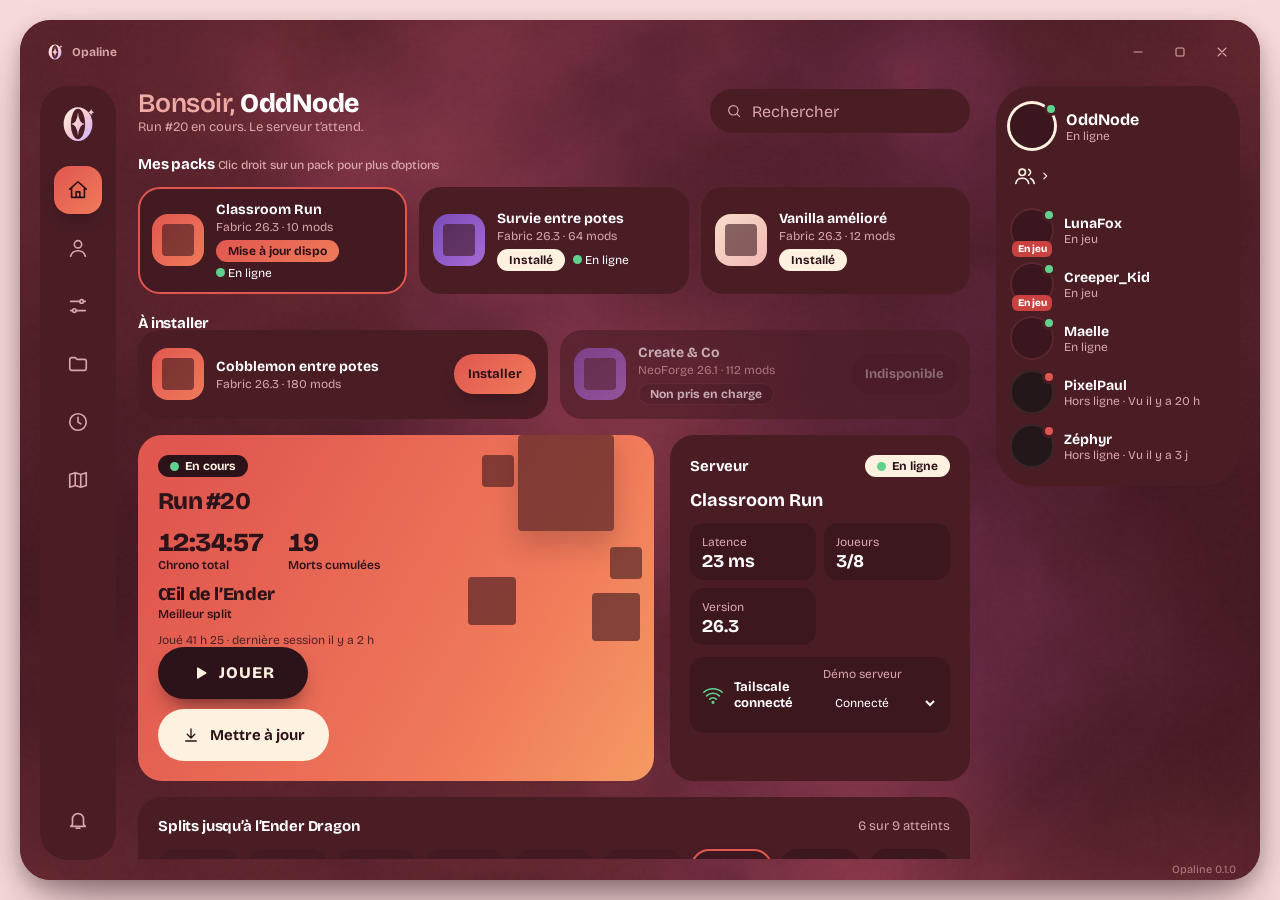
==== opaline/ui/index.html @ abc2e109 "Merge feat/opaline-extras-2 : lots 1 et 2 (Quick Play, sauvegardes, crash, temps de jeu, Mes mods, D" ====
<!doctype html>
<html lang="fr">
<head>
<meta charset="utf-8">
<meta name="viewport" content="width=device-width, initial-scale=1">
<title>Opaline</title>
<link rel="icon" href="data:image/svg+xml,%3Csvg xmlns='http://www.w3.org/2000/svg' viewBox='0 0 64 64'%3E%3Crect width='64' height='64' rx='14' fill='%232c1219'/%3E%3Cg fill='%23f6dcc8'%3E%3Cpath fill-rule='evenodd' d='M9 32a23 27 0 1 0 46 0a23 27 0 1 0 -46 0ZM20.5 32a11.5 24.4 0 1 0 23 0a11.5 24.4 0 1 0 -23 0Z'/%3E%3Cpath d='M32 13Q33.2 30.8 43 32Q33.2 33.2 32 51Q30.8 33.2 21 32Q30.8 30.8 32 13Z'/%3E%3C/g%3E%3C/svg%3E">
<link rel="stylesheet" href="styles.css">
</head>
<body>
<svg width="0" height="0" style="position:absolute" aria-hidden="true">
 <defs><linearGradient id="lg" x1="0" y1="0" x2="1" y2="1"><stop offset="0" stop-color="#fff1e0"/><stop offset=".5" stop-color="#f6c9d4"/><stop offset="1" stop-color="#c9b4ff"/></linearGradient></defs>
 <symbol id="logo-o" viewBox="0 0 64 64"><path fill="url(#lg)" fill-rule="evenodd" d="M9 32a23 27 0 1 0 46 0a23 27 0 1 0 -46 0ZM20.5 32a11.5 24.4 0 1 0 23 0a11.5 24.4 0 1 0 -23 0Z"/><path fill="url(#lg)" d="M32 13Q33.2 30.8 43 32Q33.2 33.2 32 51Q30.8 33.2 21 32Q30.8 30.8 32 13Z"/><path fill="url(#lg)" d="M53 7Q53.5 12 58 13Q53.5 14 53 19Q52.5 14 48 13Q52.5 12 53 7Z"/></symbol>
 <symbol id="i-home" viewBox="0 0 24 24"><path d="M3 11l9-8 9 8M5 10v10h14V10M10 20v-6h4v6"/></symbol>
 <symbol id="i-user" viewBox="0 0 24 24"><circle cx="12" cy="8" r="4"/><path d="M4 21c1-4 4-6 8-6s7 2 8 6"/></symbol>
 <symbol id="i-sliders" viewBox="0 0 24 24"><path d="M4 7h10M18 7h2M4 17h2M10 17h10"/><circle cx="16" cy="7" r="2"/><circle cx="8" cy="17" r="2"/></symbol>
 <symbol id="i-folder" viewBox="0 0 24 24"><path d="M3 7a2 2 0 012-2h4l2 2h8a2 2 0 012 2v8a2 2 0 01-2 2H5a2 2 0 01-2-2z"/></symbol>
 <symbol id="i-clock" viewBox="0 0 24 24"><circle cx="12" cy="12" r="9"/><path d="M12 7v5l3 2"/></symbol>
 <symbol id="i-bell" viewBox="0 0 24 24"><path d="M6 17V11a6 6 0 0112 0v6l2 2H4zM10 21h4"/></symbol>
 <symbol id="i-search" viewBox="0 0 24 24"><circle cx="11" cy="11" r="7"/><path d="M20 20l-4-4"/></symbol>
 <symbol id="i-copy" viewBox="0 0 24 24"><rect x="9" y="9" width="11" height="11" rx="2"/><path d="M5 15V6a2 2 0 012-2h9"/></symbol>
 <symbol id="i-x" viewBox="0 0 24 24"><path d="M6 6l12 12M18 6L6 18"/></symbol>
 <symbol id="i-wifi" viewBox="0 0 24 24"><path d="M2 9a15 15 0 0120 0M5 13a10 10 0 0114 0M8.5 16.5a5 5 0 017 0"/><circle cx="12" cy="20" r=".8"/></symbol>
 <symbol id="i-wrench" viewBox="0 0 24 24"><path d="M14.7 6.3a1 1 0 000 1.4l1.6 1.6a1 1 0 001.4 0l3.77-3.77a6 6 0 01-7.94 7.94l-6.91 6.91a2.12 2.12 0 01-3-3l6.91-6.91a6 6 0 017.94-7.94l-3.76 3.76z"/></symbol>
 <symbol id="i-users" viewBox="0 0 24 24"><circle cx="9" cy="8" r="3.5"/><path d="M2 20c.6-3.5 3.2-5.5 7-5.5s6.4 2 7 5.5M16 4.8a3.5 3.5 0 010 6.4M18 14.8c2 .6 3.4 2.4 4 5.2"/></symbol>
 <symbol id="i-chat" viewBox="0 0 24 24"><path d="M4 5h16a1 1 0 011 1v10a1 1 0 01-1 1H10l-5 4v-4H4a1 1 0 01-1-1V6a1 1 0 011-1z"/></symbol>
 <symbol id="i-min" viewBox="0 0 24 24"><path d="M6 12h12"/></symbol>
 <symbol id="i-max" viewBox="0 0 24 24"><rect x="6" y="6" width="12" height="12" rx="2"/></symbol>
 <symbol id="i-restore" viewBox="0 0 24 24"><path d="M9 8V7a1.5 1.5 0 011.5-1.5H17A1.5 1.5 0 0118.5 7v6.5A1.5 1.5 0 0117 15h-1"/><rect x="5.5" y="9" width="10" height="10" rx="1.5"/></symbol>
 <symbol id="i-chev" viewBox="0 0 24 24"><path d="M15 5l-7 7 7 7"/></symbol>
 <symbol id="i-play" viewBox="0 0 24 24"><path d="M8 5.5v13a1 1 0 001.5.9l10.5-6.5a1 1 0 000-1.8L9.5 4.6A1 1 0 008 5.5z" fill="currentColor" stroke="none"/></symbol>
 <symbol id="i-check" viewBox="0 0 24 24"><path d="M5 12.5l4.5 4.5L19 7.5"/></symbol>
 <symbol id="i-refresh" viewBox="0 0 24 24"><path d="M20 12a8 8 0 11-2.4-5.7M20 4v5h-5"/></symbol>
 <symbol id="i-down" viewBox="0 0 24 24"><path d="M12 4v11M7 11l5 5 5-5M5 20h14"/></symbol>
</svg>

<div class="dragtop" data-tauri-drag-region aria-hidden="true"></div>
<div class="window" id="app">
  <span class="appver" id="appVer" aria-label="Version d’Opaline"></span>
  <div class="toast" id="toast" role="status" aria-live="polite"></div>
  <div class="pkmenu" id="pkMenu" role="menu" aria-label="Options du pack" hidden><button role="menuitem" data-a="open">Ouvrir le dossier</button><button role="menuitem" data-a="repair">Vérifier et réparer</button><hr role="separator"><button role="menuitem" data-a="del" class="danger">Désinstaller…</button></div>
  <div class="pkdlg" id="launcherDlg" hidden><div class="card" role="alertdialog" aria-modal="true" aria-labelledby="lcT">
    <h2 id="lcT">Le Launcher Minecraft est ouvert</h2>
    <p class="small mute" style="margin-top:6px">Opaline doit le fermer pour préparer le profil du pack. Ton jeu en cours, s’il y en a un, n’est jamais fermé.</p>
    <div class="row" style="justify-content:flex-end;gap:8px;margin-top:16px"><button class="btn sm" id="lcNo">Annuler</button><button class="btn sm primary" id="lcOk">Fermer et jouer</button></div></div></div>
  <div class="pkdlg" id="uninst" hidden><div class="card" role="alertdialog" aria-modal="true" aria-labelledby="dlgT">
    <h2 id="dlgT"></h2>
    <p class="small mute">Le pack est retiré de cet ordinateur ; il repasse dans « À installer ».</p>
    <ul class="small" style="margin:10px 0 0 18px;line-height:1.7"><li>Tes mondes et tes captures d’écran sont <b>sauvegardés automatiquement</b> (copie conservée « Avant désinstallation », restaurable).</li><li><b>Supprimés</b> : les mods, tes mods perso, les réglages, les cartes et waypoints (<code>journeymap/</code>, <code>xaero*</code>), les schematics, et les resource packs et shaders ajoutés à la main.</li><li>Les autres packs et les sauvegardes ne sont pas touchés.</li></ul>
    <div class="row" style="justify-content:flex-end;gap:8px;margin-top:16px"><button class="btn sm" id="uninstNo">Annuler</button><button class="btn sm danger" id="uninstOk">Désinstaller</button></div></div></div>

  <header class="titlebar" id="titlebar" data-tauri-drag-region>
    <div class="tt" data-tauri-drag-region><svg class="logo-svg" width="18" height="18" viewBox="0 0 64 64" aria-hidden="true"><use href="#logo-o"/></svg>Opaline</div>
    <div class="wbtns" role="group" aria-label="Fenêtre">
      <button type="button" class="wbtn" id="wMin" aria-label="Réduire"><svg class="i"><use href="#i-min"/></svg></button>
      <button type="button" class="wbtn" id="wMax" aria-label="Agrandir"><svg class="i"><use href="#i-max"/></svg></button>
      <button type="button" class="wbtn close" id="wClose" aria-label="Fermer"><svg class="i"><use href="#i-x"/></svg></button>
    </div>
  </header>

  <nav class="rail" id="rail" aria-label="Navigation principale">
    <div class="logo" role="img" aria-label="Opaline"><svg class="logo-svg" width="40" height="40" viewBox="0 0 64 64" aria-hidden="true"><use href="#logo-o"/></svg></div>
    <button data-view="home" aria-label="Accueil" aria-current="page"><svg class="i"><use href="#i-home"/></svg></button>
    <button data-view="account" aria-label="Compte"><svg class="i"><use href="#i-user"/></svg></button>
    <button data-view="settings" aria-label="Réglages"><svg class="i"><use href="#i-sliders"/></svg></button>
    <button data-view="files" aria-label="Fichiers et mods"><svg class="i"><use href="#i-folder"/></svg></button>
    <button data-view="history" aria-label="Historique des runs"><svg class="i"><use href="#i-clock"/></svg></button>
    <button data-view="map" aria-label="Carte du serveur" hidden><svg class="i" viewBox="0 0 24 24"><path d="M9 4 3 6v14l6-2 6 2 6-2V4l-6 2-6-2zM9 4v14M15 6v14"/></svg></button>
    <span class="spacer"></span>
    <button id="colToggle" class="coltoggle" aria-label="Joueurs du serveur" aria-expanded="false" aria-controls="col"><svg class="i"><use href="#i-users"/></svg></button>
    <button data-view="news" id="newsBtn" aria-label="Actualités et mises à jour"><svg class="i"><use href="#i-bell"/></svg><span class="badge" id="newsBadge" hidden></span></button>
  </nav>

  <main id="main" tabindex="-1">

  <section class="view login" id="v-login" aria-labelledby="loginT">
    <div class="art" aria-hidden="true"><svg class="logo-svg" width="96" height="96" viewBox="0 0 64 64" aria-hidden="true"><use href="#logo-o"/></svg></div>
    <h1 id="loginT">Opaline</h1>
    <p class="mute" style="max-width:42ch">Opaline, vos mondes entre amis. Connecte ton compte Microsoft pour installer les modpacks du groupe et les lancer.</p>
    <button class="btn primary" id="btnLogin" style="height:52px;padding:0 32px;font-size:16px">Se connecter avec Microsoft</button>
    <label class="small" style="display:flex;align-items:center;gap:8px;cursor:pointer"><input type="checkbox" id="keepLogin" checked style="accent-color:var(--coral);width:16px;height:16px"> Rester connecté sur ce PC</label>
    <p class="small mute" id="loginMsg" role="status" hidden></p>
    <div id="officialBox" style="display:flex;flex-direction:column;align-items:center;gap:8px;margin-top:18px;width:min(320px,100%)">
      <input class="skn" id="mcName" maxlength="16" autocomplete="off" spellcheck="false" placeholder="Ton pseudo Minecraft (facultatif)" aria-label="Ton pseudo Minecraft (facultatif)">
      <button class="btn" id="btnOfficial" type="button">Jouer via le Launcher Minecraft</button>
      <p class="xs mute">Sans compte Opaline : le Launcher Minecraft connecte ton compte et lance le jeu.</p>
    </div>
    <button class="btn link small" id="btnDevice" type="button" style="background:none;border:0;color:var(--mute);text-decoration:underline;cursor:pointer;margin-top:10px">Le navigateur ne s&rsquo;ouvre pas&nbsp;? Utiliser un code</button>
    <div id="browserBox" hidden>
      <p class="mute" role="status" id="browserWait">Connexion en cours dans ton navigateur&hellip;</p>
      <div class="row" style="justify-content:center;margin-top:14px;flex-wrap:wrap">
        <button class="btn sm cream" id="reopenPage">Rouvrir la page</button>
        <button class="btn sm" id="cancelBrowser">Annuler</button>
      </div>
      <button class="btn link small" id="btnDevice2" type="button" style="background:none;border:0;color:var(--mute);text-decoration:underline;cursor:pointer;margin-top:10px">Le navigateur ne s&rsquo;ouvre pas&nbsp;? Utiliser un code</button>
    </div>
    <div id="codeBox" hidden>
      <p class="mute small">Ouvre <b style="color:var(--ink)" id="codeUri">microsoft.com/link</b> et saisis ce code :</p>
      <div class="code" id="codeVal" aria-live="polite">&nbsp;</div>
      <div class="row" style="justify-content:center;margin-top:14px;flex-wrap:wrap">
        <button class="btn sm" id="copyCode"><svg class="i" style="width:16px;height:16px"><use href="#i-copy"/></svg>Copier le code</button>
        <button class="btn sm cream" id="openUri">Ouvrir la page</button>
        <button class="btn sm" id="cancelLogin">Annuler</button>
      </div>
      <p class="xs mute" style="margin-top:12px" role="status" id="codeWait">En attente de validation&hellip;</p>
    </div>
  </section>

  <section class="view on" id="v-home" aria-labelledby="homeT">
    <div class="bar">
      <div><h1 id="homeT"><span style="color:#f0aaa5;font-weight:600" id="greet">Bonsoir,</span> <span id="homeName"></span></h1><p class="mute small" id="homeSub"></p></div>
      <label class="search"><svg class="i" style="width:18px;height:18px"><use href="#i-search"/></svg><span class="sr">Rechercher un pack</span><input type="search" id="packSearch" placeholder="Rechercher"></label>
    </div>
    <article class="card crash" id="crash" role="alert" hidden>
      <h2 id="crashT">Le jeu s&rsquo;est arrêté</h2>
      <ul class="crashl" id="crashList"></ul>
      <details class="small" style="margin-top:8px"><summary>Fin du journal</summary><pre id="crashLog"></pre></details>
      <div class="row" style="justify-content:flex-start;margin-top:10px"><button class="btn sm primary" id="crashRepair"><svg class="i" style="width:16px;height:16px"><use href="#i-wrench"/></svg>Vérifier et réparer</button><button class="btn sm" id="crashLogs">Ouvrir les logs</button><button class="btn sm" id="crashCopy"><svg class="i" style="width:16px;height:16px"><use href="#i-copy"/></svg>Copier le rapport</button><button class="btn sm" id="crashClose">Fermer</button></div>
    </article>
    <h2 class="sec" id="mineT">Mes packs <span class="mute xs" style="font-weight:500">Clic droit sur un pack pour plus d’options</span></h2>
    <div class="packs" id="packs" role="radiogroup" aria-labelledby="mineT"></div>
    <section id="availBox" hidden>
      <h2 class="sec" id="availT">À installer</h2>
      <div class="packs" id="packsAvail" role="radiogroup" aria-labelledby="availT"></div>
      <button class="btn sm more" id="availMore" hidden></button>
    </section>
    <div class="home" id="home">
      <article class="card hero" aria-labelledby="heroT">
        <div class="art" id="heroArt" aria-hidden="true"></div>
        <div>
          <span class="pill" id="runState"></span>
          <h2 id="heroT" style="margin-top:10px"></h2>
        </div>
        <div class="stats" id="heroStats"></div>
        <p class="xs" id="heroPlay" style="opacity:.8"></p>
        <div class="acts"><button class="play" id="btnPlay"><svg class="bi" aria-hidden="true"><use href="#i-play"/></svg><span class="bl">JOUER</span></button><button class="btn cream" id="btnUpd" hidden><svg class="bi i" aria-hidden="true"><use href="#i-down"/></svg><span class="bl">Mettre à jour</span></button></div>
      </article>

      <article class="card server" id="cardServer" aria-labelledby="srvT">
        <div class="row"><h2 id="srvT">Serveur</h2><span class="pill" id="srvPill"><span class="dot"></span>En ligne</span></div>
        <p style="font-weight:700;font-size:18px" id="srvName"></p>
        <div class="kv">
          <div><span class="xs mute">Latence</span><b id="lat">—</b></div>
          <div><span class="xs mute">Joueurs</span><b id="kvPl">—</b></div>
          <div><span class="xs mute">Version</span><b id="kvVer">—</b></div>
        </div>
        <p class="xs mute" id="srvMsg" role="status" hidden></p>
        <div class="ts" id="tsBox"><svg class="i" style="flex:none;color:var(--ok)"><use href="#i-wifi"/></svg>
          <div style="flex:1"><b id="tsT">Tailscale connecté</b><div class="mute xs" id="tsH" role="status"></div></div>
          <label class="xs mute" id="demoTsL" hidden style="display:flex;flex-direction:column;gap:2px">Démo serveur<select id="demoTs" style="padding:4px 8px;font-size:12px"><option value="">Connecté</option><option value="tailscaleDisconnected">Non connecté</option><option value="tailscaleNotInstalled">Non installé</option><option value="noAccess">Sans accès</option><option value="unexpectedServer">Autre serveur</option></select></label></div>
        <p class="xs mute" id="srvList" hidden>Ajouté à ta liste Multijoueur</p>
      </article>

      <article class="card splits" id="cardSplits" aria-labelledby="splT">
        <div class="row"><h2 id="splT">Splits jusqu&rsquo;à l&rsquo;Ender Dragon</h2><span class="small mute" id="splCount"></span></div>
        <ol class="splitrow" id="splits"></ol>
      </article>

      <article class="card stat" id="cardStat" aria-labelledby="statT">
        <h2 class="sr" id="statT">Temps total</h2>
        <svg id="statSvg" viewBox="0 0 300 300" role="img" aria-label="Temps total"></svg>
      </article>

      <article class="card deaths" id="cardDeaths" aria-labelledby="dthT">
        <div class="row"><h2 id="dthT">Dernières morts</h2><button class="btn sm" data-go="history">Tout voir</button></div>
        <ul class="list" id="deaths"></ul>
      </article>

      <article class="card news" id="cardNews" aria-labelledby="pnT"><h2 id="pnT">Nouveautés du pack</h2><div id="packNews"></div></article>
    </div>
  </section>

  <section class="view" id="v-account" aria-labelledby="accT">
    <div class="bar"><h1 id="accT">Compte</h1><span class="pill"><span class="dot"></span><span id="accSessionT">Session active</span></span></div>
    <div class="grid2">
      <article class="card" style="display:flex;gap:20px;align-items:center">
        <div id="fullSkin" style="background:var(--win-deep);border-radius:20px;padding:14px;flex:none"></div>
        <div style="display:flex;flex-direction:column;gap:10px;min-width:0">
          <div class="me"><div class="avatar" style="width:56px;height:56px" id="accAvatar"></div><div><h2 id="accName"></h2><div class="mute xs">Profil Minecraft Java</div></div></div>
          <div class="mute small">UUID <code style="color:var(--ink);overflow-wrap:anywhere" id="accUuid"></code></div>
          <span class="pill" style="align-self:flex-start" id="accPill">Connecté avec Microsoft</span>
          <button class="btn sm" id="btnLogout" style="align-self:flex-start">Se déconnecter</button>
          <div id="accPseudo" class="row" style="gap:8px;flex-wrap:nowrap" hidden><input class="skn" id="accMcName" maxlength="16" autocomplete="off" spellcheck="false" placeholder="Ton pseudo Minecraft" aria-label="Ton pseudo Minecraft" style="text-align:left"><button class="btn sm" id="accMcSave" type="button">Enregistrer</button></div>
          <button class="btn sm primary" id="btnLoginAcc" data-go="login" hidden style="align-self:flex-start">Se connecter avec Microsoft</button>
        </div>
      </article>
      <article class="card">
        <h2>État de la session</h2>
        <ul class="list" style="margin-top:12px;gap:10px;font-size:14px" id="sessionList"></ul>
      </article>
      <article class="card" id="capeCard">
        <h2 id="capeT">Cape</h2>
        <div role="radiogroup" aria-labelledby="capeT" style="margin-top:8px" id="capes"></div>
      </article>
    </div>
  <section aria-labelledby="wrT">
      <h2 id="wrT" style="font-size:18px">Garde-robe</h2>
      <p class="mute small" id="wrOff" hidden></p>
      <div class="wardrobe" id="wardrobe"><div id="skinCards" style="display:contents"></div>
        <article class="card imp"><h3>+ Importer un skin</h3>
          <label class="drop" id="drop"><input type="file" id="skinFile" accept="image/png">
            <svg class="i" style="width:28px;height:28px;color:var(--coral2)"><use href="#i-down"/></svg>
            <div style="font-weight:700;margin-top:6px">Glisse un PNG 64×64 ici</div><div class="xs mute" id="dropMsg">ou clique pour parcourir</div></label>
          <div class="row"><span class="small mute" id="modelLbl">Modèle de bras</span>
            <div class="seg sm" role="radiogroup" aria-labelledby="modelLbl" id="model"><button role="radio" aria-checked="true" data-m="classic">Classique</button><button role="radio" aria-checked="false" data-m="slim">Fin</button></div></div>
          <button class="btn primary" id="importSkin">Importer dans la garde-robe</button></article></div>
    </section>
  </section>

  <section class="view" id="v-settings" aria-labelledby="setT">
    <div class="bar"><h1 id="setT">Réglages</h1><span class="mute small">Appliqués au prochain lancement</span></div>
    <article class="card"><h2 id="perfT">Mode de performance</h2>
      <p class="small" id="autoMsg" style="margin-top:6px;color:var(--ok)" hidden>Réglé automatiquement pour ton PC. Tu peux le modifier ci-dessous.</p>
      <div class="perf" role="radiogroup" aria-labelledby="perfT" id="perf" style="margin-top:12px"></div></article>
    <div class="grid2">
      <article class="card field">
        <div class="row"><h2><label for="mem">Mémoire allouée</label></h2><b id="memV" style="font-size:22px"></b></div>
        <input type="range" id="mem" min="2" max="16" step="1" value="6" aria-describedby="memH">
        <div class="zone" aria-hidden="true" id="zone"></div>
        <p class="xs mute" id="memH"></p>
      </article>
      <article class="card field">
        <div class="row"><div><h2 id="nrL">Mémoriser la connexion sur ce PC</h2><p class="small mute" style="margin-top:2px">Désactivé : il faudra te reconnecter à chaque démarrage d&rsquo;Opaline.</p></div>
          <button class="sw" role="switch" aria-checked="false" aria-labelledby="nrL" id="noRemember"></button></div>
      </article>
      <article class="card field">
        <h2 id="lvL">Lancer le jeu avec</h2>
        <div class="seg" id="launchVia" role="radiogroup" aria-labelledby="lvL" aria-describedby="lvH" style="align-self:flex-start;margin-top:10px">
          <button role="radio" aria-checked="true" data-v="opaline">Opaline</button><button role="radio" aria-checked="false" data-v="official">Launcher Minecraft</button></div>
        <p class="small mute" style="margin-top:8px" id="lvH"></p>
      </article>
      <article class="card field">
        <div class="row"><div><h2 id="jsL">Rejoindre le serveur du pack au lancement</h2><p class="small mute" style="margin-top:2px" id="jsH"></p></div>
          <button class="sw" role="switch" aria-checked="true" aria-labelledby="jsL" id="joinServer"></button></div>
      </article>
      <article class="card field">
        <div class="row"><div><h2 id="nsL">Prévenir quand le serveur est en ligne</h2><p class="small mute" style="margin-top:2px">Notification quand le serveur d’un pack installé passe de hors ligne à en ligne (pas pour les connexions de joueurs).</p></div>
          <button class="sw" role="switch" aria-checked="true" aria-labelledby="nsL" id="notifyServer"></button></div>
      </article>
      <article class="card field">
        <div class="row"><div><h2 id="dcL">Statut Discord</h2><p class="small mute" style="margin-top:2px">Pendant une partie lancée par Opaline, ton statut Discord indique « Joue à » suivi du pack et la durée. Seulement si Discord est ouvert ; jamais avec le Launcher Minecraft.</p></div>
          <button class="sw" role="switch" aria-checked="true" aria-labelledby="dcL" id="discordPresence"></button></div>
      </article>
      <article class="card field">
        <div class="row"><div><h2 id="blL">Plein écran fenêtré</h2><p class="small mute" style="margin-top:2px">Installe le mod Cubes Without Borders (côté client seulement) dans chaque pack et démarre en plein écran sans bordure. Désactivé : le mod est retiré. Pris en compte au lancement.</p>
          <p class="small" id="blNote" role="status" style="margin-top:6px;color:var(--warn)" hidden></p></div>
          <button class="sw" role="switch" aria-checked="false" aria-labelledby="blL" id="borderless"></button></div>
      </article>
      <article class="card field">
        <div class="row"><div><h2 id="bgL">Fond animé</h2><p class="small mute" style="margin-top:2px">Dégradé discret qui bouge doucement derrière l’interface. Mis en pause quand la fenêtre est cachée ou pendant une partie ; désactivé, le fond reste fixe.</p></div>
          <button class="sw" role="switch" aria-checked="true" aria-labelledby="bgL" id="bgAnim"></button></div>
      </article>
      <article class="card field">
        <div class="row"><div><h2 id="trL">Se réduire dans la zone de notification pendant le jeu</h2><p class="small mute" style="margin-top:2px">Pendant une partie lancée par Opaline, la fenêtre se cache derrière son icône (clic ou menu « Afficher Opaline » pour la rappeler) et revient à la fermeture du jeu.</p></div>
          <button class="sw" role="switch" aria-checked="true" aria-labelledby="trL" id="trayOnGame"></button></div>
      </article>
      <article class="card field" style="grid-column:1/-1">
        <h2 id="cpT">Copier mes réglages d’un pack vers un autre</h2>
        <p class="small mute" style="margin-top:2px">Les réglages de la destination sont fusionnés (le reste est conservé) et son ancien fichier est gardé en <code>options.txt.bak</code>. Les réglages de performance ne sont jamais copiés.</p>
        <div class="row" style="justify-content:flex-start;gap:12px;flex-wrap:wrap;margin-top:10px">
          <label class="small">De <select id="cpFrom"></select></label><label class="small">Vers <select id="cpTo"></select></label>
        </div>
        <div class="row" id="cpCats" style="justify-content:flex-start;gap:6px 16px;flex-wrap:wrap;margin-top:10px" role="group" aria-labelledby="cpT"></div>
        <div class="row" style="justify-content:flex-start;margin-top:12px"><button class="btn sm primary" id="cpGo">Copier</button><span class="small mute" id="cpMsg" role="status"></span></div>
      </article>
    </div>
  </section>

  <section class="view" id="v-map" aria-labelledby="mapT">
    <div class="bar"><h1 id="mapT">Carte</h1><span class="mute small" id="mapSub"></span></div>
    <article class="card mapcard">
      <div class="row" style="padding:12px 16px;gap:10px"><span class="small mute" id="mapMsg" role="status">Chargement de la carte…</span><button class="btn sm" id="mapPop">Ouvrir en grand</button></div>
      <iframe id="mapFrame" title="Carte du serveur" sandbox="allow-scripts allow-same-origin" referrerpolicy="no-referrer" hidden></iframe>
    </article>
  </section>

  <section class="view" id="v-files" aria-labelledby="fT">
    <div class="bar"><h1 id="fT">Fichiers &amp; mods</h1>
      <div class="facts" id="fileActs"><button class="btn primary" id="btnRepair"><svg class="i" style="width:18px;height:18px"><use href="#i-wrench"/></svg>Vérifier et réparer</button><button class="btn danger" id="btnUninst">Désinstaller</button></div>
      <button class="btn burger" id="fileBurger" aria-label="Actions du pack" aria-haspopup="menu" aria-expanded="false"><svg class="i" viewBox="0 0 24 24" style="width:20px;height:20px"><path d="M4 7h16M4 12h16M4 17h16"/></svg></button></div>
    <div class="seg" id="filePacks" role="radiogroup" aria-label="Pack concerné" style="align-self:flex-start;flex-wrap:wrap"></div>
    <div class="files" id="folders"></div>
    <div class="grid2 filesgrid">
      <article class="card"><h2>Mods installés</h2><div id="modsBox"></div></article>
      <article class="card" id="packCard"></article>
    </div>
    <article class="card" id="shaderCard" hidden>
      <div class="row"><h2 id="shT"><label for="shSel">Shaders</label></h2><select id="shSel"></select></div>
      <p class="small mute" style="margin-top:6px">Shader Iris utilisé par ce pack. Pour en ajouter, glisse le fichier .zip dans le dossier shaderpacks.</p>
      <p class="small" id="shMsg" role="status" style="margin-top:6px"></p>
    </article>
    <article class="card" id="extraCard" hidden>
      <div class="row"><h2>Mes mods</h2><button class="btn sm" id="extraAdd">Ajouter un .jar</button><input type="file" id="extraFile" accept=".jar" multiple hidden></div>
      <p class="small mute" style="margin-top:6px">Tes mods perso restent sur cet ordinateur, à part du pack partagé : la mise à jour du pack ne les supprime jamais. Ajoute un .jar (CurseForge, etc.) ou cherche sur Modrinth ; les dépendances requises sont ajoutées avec.</p>
      <div class="drop" id="extraDrop" tabindex="0">Glisse un fichier .jar ici</div>
      <div class="row" style="justify-content:flex-start;margin-top:10px"><label class="search" style="flex:1;min-width:220px"><span class="sr">Rechercher un mod sur Modrinth</span><input type="search" id="mrQ" placeholder="Rechercher un mod"></label><button class="btn sm primary" id="mrGo">Rechercher</button></div>
      <p class="small" id="extraMsg" style="margin-top:8px" role="status"></p>
      <div id="mrBox"></div><div id="extraBox"></div>
    </article>
    <article class="card" id="backupsCard"><div class="row"><h2>Sauvegardes des mondes</h2><button class="btn sm" id="backupsOpen">Ouvrir le dossier</button></div>
      <p class="small mute" style="margin-top:6px">Copie de tes mondes avant chaque installation, mise à jour ou réparation. Les 3 plus récentes sont gardées.</p><div id="backupsBox"></div></article>
  </section>

  <section class="view" id="v-history" aria-labelledby="hT">
    <div class="bar"><h1 id="hT">Historique</h1><span class="mute small" id="histSum"></span></div>
    <div class="grid2">
      <article class="card" id="runsCard"><h2>Runs</h2>
        <table style="margin-top:8px"><thead><tr><th>Run</th><th>Durée</th><th>Morts</th><th>Meilleur split</th></tr></thead><tbody id="runs"></tbody></table><p class="mute small" id="runsEmpty" hidden style="margin-top:10px">Aucune run enregistrée.</p></article>
      <article class="card" id="dthDetail" aria-live="polite" style="align-self:start"></article>
    </div>
  </section>

  <section class="view" id="v-news" aria-labelledby="nT">
    <div class="bar"><h1 id="nT">Actualités</h1></div>
    <div class="banner" id="banner" role="region" aria-label="Mise à jour du launcher" hidden><svg class="i"><use href="#i-down"/></svg><b id="bannerT"></b><button class="btn sm" id="updInstall" hidden>Mettre à jour</button><button class="btn sm" id="updLauncher">Télécharger</button><button class="x" id="dismiss" aria-label="Fermer la bannière"><svg class="i" style="width:18px;height:18px"><use href="#i-x"/></svg></button></div>
    <div class="grid2" id="newsCards"></div>
  </section>
  </main>

  <aside class="col" id="col" aria-label="Joueurs du serveur">
    <article class="card meCard">
      <div class="me" id="meBtn"><div class="avwrap"><div class="avatar" id="meAvatar"></div><span class="dot" id="meDot" role="img" aria-label="En ligne"></span></div><span class="ingame" id="meGame" hidden>En jeu</span><div class="mtx"><b id="meName"></b><div class="xs mute" id="meSt">En ligne</div></div></div>
    </article>
    <button type="button" class="colx" id="colExpand" aria-expanded="true" aria-controls="col" aria-label="Réduire la liste des amis"><svg class="i"><use href="#i-users"/></svg><svg class="i chev" aria-hidden="true"><use href="#i-chev"/></svg><span class="lbl">Réduire</span></button>
    <article class="card onl"><h2 class="sr">Amis, <span id="onCount"></span> en ligne</h2><div id="online"></div><div id="offline"></div></article>
  </aside>

  <div class="prog" id="prog" role="status"><svg class="i" style="color:var(--coral2)"><use href="#i-down"/></svg>
    <div style="min-width:0"><b id="progT" class="small">Téléchargement</b><div class="xs mute" id="progS"></div></div>
    <div class="track" role="progressbar" aria-valuemin="0" aria-valuemax="100" aria-valuenow="0" id="track" aria-label="Progression"><i id="bar"></i></div><b id="pct" style="width:44px;text-align:right;font-variant-numeric:tabular-nums">0 %</b></div>
</div>
<script type="module" src="app.js"></script>
</body>
</html>
---- opaline/ui/styles.css ----
/* Polices embarquées, licence SIL OFL 1.1 (fonts/OFL-*.txt) :
   Bricolage Grotesque (c) 2022 The Bricolage Grotesque Project Authors.
   Sous-ensemble latin, polices variables (source : Google Fonts). */
@font-face{font-family:'Bricolage Grotesque';font-style:normal;font-weight:400 800;font-stretch:100%;font-display:swap;src:url(fonts/BricolageGrotesque-latin.woff2) format('woff2');unicode-range:U+0000-00FF, U+0131, U+0152-0153, U+02BB-02BC, U+02C6, U+02DA, U+02DC, U+0304, U+0308, U+0329, U+2000-206F, U+20AC, U+2122, U+2191, U+2193, U+2212, U+2215, U+FEFF, U+FFFD}
:root{
  --outer:#f6d9d9; --win:#6b2b34; --win-deep:#3d171e; --panel:#4a1d25; --panel-hi:#431a21; --line:#5a2630;
  --coral:#e0574f; --coral2:#f07a5a; --cream:#fff1e0; --ink:#fff; --mute:#d9a5ab; --on-coral:#2c1219;
  --ok:#5fd38d; --warn:#ffc46b; --bad:#ff8a80;
  --grad:linear-gradient(135deg,var(--coral),var(--coral2));
  --ease:cubic-bezier(.22,1,.36,1);
  --font:"Bricolage Grotesque",system-ui,"Segoe UI",sans-serif;
}
*{box-sizing:border-box;margin:0}
html,body{height:100%}
/* Bande au-dessus de la fenêtre : déplaçable elle aussi, pour attraper tout le haut. */
.appver{position:absolute;right:calc(var(--pad) + 4px);bottom:max(2px,calc(var(--pad) / 2 - 7px));font-size:11px;line-height:14px;color:var(--mute);opacity:.7;pointer-events:none;user-select:none}
.dragtop{position:fixed;top:0;left:0;right:0;height:var(--edge);z-index:1}
body:has(.window.max) .dragtop{display:none}
body{--edge:clamp(0px,1.6vw,24px);background:var(--outer);font-family:var(--font);color:var(--ink);display:flex;padding:var(--edge);-webkit-font-smoothing:antialiased}
::selection{background:var(--coral);color:var(--on-coral)}
:focus-visible{outline:3px solid var(--cream);outline-offset:3px;border-radius:12px}
button,input,select{font:inherit;color:inherit}
button{cursor:pointer;border:0;background:none}
svg.px{image-rendering:pixelated;shape-rendering:crispEdges;display:block}
.window{--rail:76px;--pad:clamp(12px,1.6vw,20px);width:100%;max-width:2000px;max-height:1250px;height:100%;margin:auto;background:var(--win);border-radius:clamp(16px,2.4vw,40px);padding:var(--pad);display:grid;grid-template-columns:var(--rail) minmax(0,1fr) clamp(208px,19vw,264px);gap:clamp(12px,1.6vw,20px);box-shadow:0 30px 60px -20px rgba(44,18,25,.55),0 8px 18px rgba(44,18,25,.25);position:relative;overflow:hidden}
/* rail */
.rail{background:var(--panel);border-radius:28px;display:flex;flex-direction:column;align-items:center;padding:16px 0;gap:10px}
.logo{width:44px;height:44px;margin-bottom:10px;display:grid;place-items:center}
.rail button{width:48px;height:48px;border-radius:16px;display:grid;place-items:center;color:var(--mute);transition:background .2s var(--ease),color .2s,transform .2s var(--ease);position:relative}
.rail button:hover{background:var(--win-deep);color:var(--ink);transform:translateY(-1px)}
.rail button[aria-current=page]{background:var(--grad);color:var(--on-coral);box-shadow:0 8px 16px -6px rgba(0,0,0,.35)}
.rail .spacer{flex:1}
.rail .coltoggle{display:none}
.badge{position:absolute;top:8px;right:8px;width:10px;height:10px;border-radius:50%;background:var(--cream);border:2px solid var(--win-deep)}
svg.i{width:22px;height:22px;fill:none;stroke:currentColor;stroke-width:1.8;stroke-linecap:round;stroke-linejoin:round}
/* main */
main{min-width:0;container:main/inline-size;display:flex;flex-direction:column;gap:16px;overflow-y:auto;padding:2px 6px 6px 2px;scrollbar-width:thin;scrollbar-color:var(--line) transparent}
main::-webkit-scrollbar,.col::-webkit-scrollbar{width:8px}
main::-webkit-scrollbar-thumb{background:var(--line);border-radius:8px}
.bar{flex-wrap:wrap;display:flex;align-items:center;justify-content:space-between;gap:16px}
h1{font-size:clamp(22px,3.2cqi,30px);font-weight:800;letter-spacing:-.02em;line-height:1.15}
h2{font-size:18px;font-weight:700;letter-spacing:-.01em}
h3{font-size:15px;font-weight:700}
.card h2{font-size:15px}
.mute{color:var(--mute)} .small{font-size:13px} .xs{font-size:12px}
.search{display:flex;align-items:center;gap:8px;background:var(--panel);border-radius:999px;padding:0 16px;height:44px;width:100%;flex:1 1 180px;max-width:260px;color:var(--mute);transition:box-shadow .2s}
.search:focus-within{box-shadow:0 0 0 2px var(--coral)}
.search input{background:none;border:0;outline:0;width:100%;color:var(--ink)} .search input::placeholder{color:var(--mute)}
.search input::-webkit-search-cancel-button{-webkit-appearance:none;appearance:none;width:14px;height:14px;cursor:pointer;background:var(--coral);-webkit-mask:url("data:image/svg+xml,%3Csvg xmlns='http://www.w3.org/2000/svg' viewBox='0 0 14 14'%3E%3Cpath d='M2 2l10 10M12 2L2 12' stroke='%23000' stroke-width='2.2' stroke-linecap='round'/%3E%3C/svg%3E") center/contain no-repeat;mask:url("data:image/svg+xml,%3Csvg xmlns='http://www.w3.org/2000/svg' viewBox='0 0 14 14'%3E%3Cpath d='M2 2l10 10M12 2L2 12' stroke='%23000' stroke-width='2.2' stroke-linecap='round'/%3E%3C/svg%3E") center/contain no-repeat}
.card{background:var(--panel);border-radius:24px;padding:20px;position:relative;min-width:0;container-type:inline-size}
.btn{display:inline-flex;flex-shrink:0;align-items:center;justify-content:center;gap:8px;height:42px;padding:0 20px;border-radius:999px;font-weight:700;font-size:14px;background:var(--win-deep);color:var(--ink);transition:transform .2s var(--ease),background .2s,box-shadow .2s}
.btn:hover{background:#5a2630;transform:translateY(-1px)}
.btn.primary{background:var(--grad);color:var(--on-coral);box-shadow:0 10px 20px -8px rgba(0,0,0,.35)}
.btn.primary:hover{filter:brightness(1.07)}
.btn.cream{background:var(--cream);color:var(--on-coral)} .btn.cream:hover{background:#fff}
.btn.sm{height:40px;padding:0 14px;font-size:13px}
.btn:disabled{opacity:.55;cursor:not-allowed;transform:none}
.pill{display:inline-flex;align-items:center;gap:6px;padding:4px 12px;border-radius:999px;font-size:12px;font-weight:700;background:var(--cream);color:var(--on-coral)}
.dot{width:9px;height:9px;border-radius:50%;background:var(--ok);display:inline-block;flex:none}
.dot.off{background:var(--bad)} .dot.idle{background:#8a6870}
.view{display:none;flex-direction:column;gap:16px;animation:in .3s var(--ease)}
.view.on{display:flex}
@keyframes in{from{opacity:0;transform:translateY(8px)}}
/* home */
.home{display:grid;grid-template-columns:minmax(0,1fr);grid-template-areas:var(--areas-n);gap:16px}
.news{grid-area:news}
.hero{grid-area:hero;background:linear-gradient(120deg,#e0574f 10%,#f07a5a 70%,#f59a63);color:var(--on-coral);min-height:236px;overflow:visible;display:grid;grid-template-columns:minmax(0,1fr) clamp(110px,20cqi,210px);align-content:space-between;gap:0 8px}
.hero>*{grid-column:1}
.hero h2{font-size:clamp(24px,3.4cqi,34px);font-weight:800;letter-spacing:-.03em;color:var(--on-coral);overflow-wrap:anywhere}
.hero .pill{background:#2c1219;color:var(--cream)}
.hero .stats{display:flex;flex-wrap:wrap;gap:10px 24px;margin:12px 0}
.hero .stats b{display:block;font-size:clamp(20px,6cqi,26px);font-weight:800;font-variant-numeric:tabular-nums;letter-spacing:-.02em}
.hero .stats span{font-size:12px;font-weight:600}
.hero .art{grid-column:2;grid-row:1/4;position:relative;align-self:start;margin:-34px -10px 0 0;height:220px;pointer-events:none}
.hero .art .dragon{position:absolute;right:0;top:0;width:min(100%,160px);height:auto;aspect-ratio:1;filter:drop-shadow(0 14px 14px rgba(44,18,25,.35));animation:float 5s ease-in-out infinite}
.hero .art .eye{position:absolute;left:0;bottom:16px;width:48px;height:48px;animation:float 4s ease-in-out -1s infinite}
.hero .art .dia{position:absolute;right:4px;bottom:0;width:48px;height:48px;animation:float 6s ease-in-out -2s infinite}
.hero .acts{display:flex;gap:10px;flex-wrap:wrap}
@keyframes float{50%{transform:translateY(-8px)}}
.play{height:56px;padding:0 clamp(24px,8cqi,40px);font-size:clamp(15px,4cqi,18px);letter-spacing:.06em;font-weight:800;background:#2c1219;color:var(--cream);border-radius:999px;box-shadow:0 12px 22px -10px rgba(44,18,25,.8);transition:transform .2s var(--ease),background .2s}
.play:hover{transform:translateY(-2px) scale(1.02);background:#000}
.play:disabled{opacity:.6;cursor:not-allowed;transform:none}
.server{grid-area:server;display:flex;flex-direction:column;gap:12px}
.addr{display:flex;align-items:center;gap:8px;background:var(--win-deep);border-radius:14px;padding:8px 8px 8px 14px;font-family:ui-monospace,Consolas,monospace;font-size:13px;justify-content:space-between}
.addr code{overflow:hidden;text-overflow:ellipsis;white-space:nowrap}
.kv{display:grid;grid-template-columns:repeat(auto-fit,minmax(84px,1fr));gap:8px}
.kv div{background:var(--win-deep);border-radius:14px;padding:8px 12px}
.kv b{display:block;font-size:18px;font-variant-numeric:tabular-nums}
.ts{display:flex;gap:10px;align-items:center;border-radius:14px;padding:10px 12px;font-size:13px;background:var(--win-deep)}
.ts.bad{background:#5a2228}
.splits{grid-area:splits}
.splitrow{display:grid;grid-template-columns:repeat(auto-fit,minmax(70px,1fr));gap:8px;margin-top:14px;list-style:none;padding:0}
.split{border-radius:18px;padding:10px 4px;text-align:center;background:var(--win-deep);border:2px solid transparent;transition:transform .2s var(--ease)}
.split:hover{transform:translateY(-3px)}
.split svg,.split img{display:block;margin:0 auto 6px;width:48px;height:48px;image-rendering:pixelated}
.split.next img{filter:grayscale(1);opacity:.55}
.split b{display:block;font-size:12px;line-height:1.2;min-height:30px}
.split span{font-size:11px;font-variant-numeric:tabular-nums;color:var(--mute)}
.split.done{background:var(--panel-hi)}
.split.cur{border-color:var(--coral);box-shadow:0 6px 14px -6px rgba(0,0,0,.5)}
.split.next b{color:var(--mute)} .split.next svg{filter:grayscale(1) brightness(.75)}
.deaths{grid-area:deaths}
.list{list-style:none;padding:0;display:flex;flex-direction:column;gap:6px;margin-top:10px}
.list li>button{width:100%;display:flex;align-items:center;gap:12px;text-align:left;padding:8px 10px;border-radius:14px;transition:background .2s}
.list li>button:hover{background:var(--panel-hi)}
.list .t{flex:1;min-width:0;font-size:13px;line-height:1.35} .list .t b{display:block;font-size:14px}
.run{font-size:12px;font-weight:700;color:var(--mute)}
/* right column */
.col{display:flex;flex-direction:column;gap:16px;overflow-y:auto;scrollbar-width:thin;scrollbar-color:var(--line) transparent}
.me{display:flex;align-items:center;gap:12px}
.avatar{width:44px;height:44px;border-radius:50%;background:var(--win-deep);overflow:hidden;flex:none;display:grid;place-items:center}
.avwrap{position:relative;flex:none}
.avwrap .dot{position:absolute;right:-1px;bottom:0;border:2px solid var(--panel);width:13px;height:13px;box-sizing:border-box}
.pl{display:flex;align-items:center;gap:12px;padding:6px 0}
.pl .n{font-weight:700;font-size:14px} .pl .s{font-size:12px;color:var(--mute)}
.pl.off .avatar{filter:grayscale(.8) brightness(.8)}
/* forms */
.grid2{display:grid;grid-template-columns:minmax(0,1fr);gap:16px}
.filesgrid{align-items:start}
.row{display:flex;align-items:center;gap:12px;justify-content:space-between;flex-wrap:wrap}
.seg{display:inline-flex;background:var(--win-deep);border-radius:999px;padding:4px;gap:2px}
.seg button{min-height:40px;padding:9px 16px;border-radius:999px;font-weight:700;font-size:13px;color:var(--mute);transition:background .2s,color .2s}
.seg button[aria-checked=true]{background:var(--cream);color:var(--on-coral)}
.drop{position:relative;border:2px dashed var(--line);border-radius:20px;padding:20px;text-align:center;transition:border-color .2s,background .2s;cursor:pointer;display:block}
.drop:hover,.drop.over,.drop:focus-within{border-color:var(--coral);background:rgba(224,87,79,.08)}
.drop input{position:absolute;opacity:0;width:1px;height:1px}
.opt{display:flex;align-items:center;gap:12px;padding:8px 10px;border-radius:14px;cursor:pointer;transition:background .2s}
.opt:hover{background:var(--panel-hi)} .opt input{accent-color:var(--coral);width:18px;height:18px}
.perf{display:grid;grid-template-columns:repeat(auto-fit,minmax(170px,1fr));gap:12px}
.perf button{background:var(--win-deep);border-radius:20px;padding:16px;text-align:left;border:2px solid transparent;transition:transform .2s var(--ease),border-color .2s;display:flex;flex-direction:column;gap:6px}
.perf button:hover{transform:translateY(-2px)}
.perf button[aria-checked=true]{border-color:var(--coral);background:var(--panel-hi)}
.perf ul{padding-left:16px;font-size:12px;color:var(--mute);line-height:1.5}
.field{display:flex;flex-direction:column;gap:8px}
input[type=range]{width:100%;accent-color:var(--coral);height:40px}
.zone{height:10px;border-radius:6px;background:linear-gradient(90deg,var(--line) 0 var(--z1,28.5%),var(--ok) var(--z1,28.5%) var(--z2,43%),var(--line) var(--z2,43%) 100%)}
.sw{width:48px;height:28px;border-radius:999px;background:var(--win-deep);position:relative;transition:background .2s;flex:none;border:1px solid var(--line)}
.sw::before{content:"";position:absolute;inset:-6px}
.sw::after{content:"";position:absolute;left:3px;top:3px;width:20px;height:20px;border-radius:50%;background:var(--mute);transition:transform .2s var(--ease),background .2s}
.sw[aria-checked=true]{background:var(--coral)} .sw[aria-checked=true]::after{transform:translateX(20px);background:var(--cream)}
select{background:var(--win-deep);border:0;border-radius:12px;min-height:40px;padding:10px 12px;color:var(--ink)}
table{width:100%;border-collapse:collapse;font-size:13px}
th{text-align:left;color:var(--mute);font-weight:600;padding:6px 10px;font-size:12px}
td{padding:9px 10px;border-top:1px solid var(--line);font-variant-numeric:tabular-nums}
tbody tr.sel td,tbody tr:hover td{background:var(--panel-hi)} tbody tr[tabindex]{cursor:pointer}
.ok{color:var(--ok);font-weight:700}
.tag{font-size:11px;font-weight:700;padding:2px 8px;border-radius:999px;background:var(--win-deep);color:var(--mute)}
.files{display:grid;grid-template-columns:repeat(auto-fit,minmax(130px,1fr));gap:12px}
.files button{background:var(--panel);border-radius:20px;padding:16px 8px;display:flex;flex-direction:column;align-items:center;gap:8px;font-weight:700;font-size:13px;transition:transform .2s var(--ease),background .2s}
.files button:hover{background:var(--panel-hi);transform:translateY(-2px)}
.files .ic{width:44px;height:44px;border-radius:14px;background:var(--grad);color:var(--on-coral);display:grid;place-items:center}
.note{border-radius:16px;background:var(--win-deep);padding:14px;margin-top:10px}
.note h3{display:flex;justify-content:space-between;gap:8px;align-items:center}
.note ul{padding-left:18px;margin-top:8px;font-size:13px;line-height:1.55;color:var(--mute)}
.banner{background:var(--cream);color:var(--on-coral);border-radius:20px;padding:14px 16px;display:flex;align-items:center;gap:14px}
.banner b{flex:1}
.banner .btn{background:var(--win-deep);color:var(--cream)}
.banner .x{width:40px;height:40px;border-radius:50%;display:grid;place-items:center;color:var(--on-coral)} .banner .x:hover{background:rgba(44,18,25,.12)}
/* progress + toast */
.prog{position:relative;grid-column:1/-1;background:var(--win-deep);border-radius:20px;padding:12px 16px;display:none;gap:14px;align-items:center;box-shadow:0 12px 24px rgba(0,0,0,.4);z-index:5;border:1px solid var(--line)}
.prog.on{display:flex;animation:in .3s var(--ease)}
.track{flex:1;height:10px;background:var(--panel);border-radius:6px;overflow:hidden}
.track i{display:block;height:100%;width:0;background:var(--grad);border-radius:6px;transition:width .2s linear}
.toast{position:absolute;top:24px;left:50%;transform:translate(-50%,-30px);background:var(--cream);color:var(--on-coral);border-radius:999px;padding:12px 22px;font-weight:700;font-size:14px;opacity:0;pointer-events:none;transition:transform .25s var(--ease),opacity .25s;z-index:10}
.toast.on{opacity:1;transform:translate(-50%,0)}
/* login */
.login{align-items:center;justify-content:center;text-align:center;min-height:100%;gap:18px;overflow-y:auto}
.login>*{flex-shrink:0}
.login .art{display:flex;gap:10px;align-items:flex-end;margin-bottom:6px}
.code{font-size:clamp(28px,6cqi,48px);font-weight:800;letter-spacing:.14em;background:var(--win-deep);border-radius:20px;padding:14px 28px;font-family:ui-monospace,Consolas,monospace;color:var(--cream);margin-top:8px}
.sr{position:absolute;width:1px;height:1px;overflow:hidden;clip:rect(0 0 0 0)}
.graph{background:var(--win-deep);border-radius:18px;padding:12px}
[hidden]{display:none!important}
@container main (min-width:780px){
  .home{grid-template-columns:minmax(0,1fr) minmax(300px,36%);grid-template-areas:var(--areas-w)}
}
@container main (min-width:700px){ .grid2{grid-template-columns:1fr 1fr} }
@container main (min-width:760px){ .filesgrid{grid-template-columns:minmax(0,1fr) 340px} }
@media (max-width:1180px){ .window{--rail:68px} }
@media (max-width:900px){
  .window{grid-template-columns:minmax(0,1fr);grid-template-rows:auto minmax(0,1fr)}
  .rail{flex-direction:row;padding:6px 10px;border-radius:20px;gap:6px}
  .rail .logo{margin:0 8px 0 0;width:40px;height:40px}
  .rail button{width:44px;height:44px}
  .rail .coltoggle{display:grid}
  .colx{display:none!important}
  .prog{left:20px}
  .col{position:absolute;z-index:8;top:56px;right:12px;bottom:12px;width:min(280px,calc(100% - 24px));padding:12px;background:var(--win-deep);border-radius:24px;box-shadow:0 20px 40px rgba(0,0,0,.5);border:1px solid var(--line);transform:translateX(calc(100% + 24px));visibility:hidden;transition:transform .25s var(--ease),visibility .25s}
  .window.drawer .col{transform:none;visibility:visible}
}
@media (prefers-reduced-motion:reduce){
  *,*::before,*::after{animation:none!important;transition:none!important}
}
.stat{grid-area:stat;display:grid;place-items:center;overflow:hidden;padding:clamp(8px,3cqi,16px);background:linear-gradient(180deg,#4e2029,#3a161d)}
.stat svg{width:min(100%,360px);height:auto;aspect-ratio:1;overflow:visible}
.stat text{font-family:var(--font);font-variant-numeric:tabular-nums}
.spin,.breath{transform-box:fill-box;transform-origin:center}
.spin{animation:spin 90s linear infinite}
.spin.b{animation-duration:120s;animation-direction:reverse}
.spin.c{animation-duration:150s;animation-delay:-30s}
.spin.d{animation-duration:110s;animation-direction:reverse;animation-delay:-50s}
.breath{animation:breath 9s ease-in-out infinite}
@keyframes spin{to{transform:rotate(360deg)}}
@keyframes breath{0%,100%{transform:scale(.98)}50%{transform:scale(1.02)}}
.packs{display:grid;grid-template-columns:repeat(auto-fit,minmax(min(100%,230px),1fr));gap:12px}
.pk{display:flex;gap:12px;align-items:center;text-align:left;background:var(--panel);border-radius:22px;padding:12px;border:2px solid transparent;transition:transform .2s var(--ease),border-color .2s,background .2s;min-width:0}
.pk:hover{transform:translateY(-2px);background:var(--panel-hi)}
.pk[aria-checked=true]{border-color:var(--coral);background:var(--panel-hi)}
.pk .th{width:52px;height:52px;border-radius:16px;display:grid;place-items:center;flex:none}
.pk .tx2{min-width:0;display:flex;flex-direction:column;gap:2px}
.pk b{font-size:14px;overflow:hidden;text-overflow:ellipsis;white-space:nowrap}
.pk .meta{font-size:12px;color:var(--mute)}
.pk .st{display:flex;gap:4px 8px;align-items:center;flex-wrap:wrap;margin-top:4px;font-size:12px}
.pill.s-upd{background:var(--grad);color:var(--on-coral)}
.pill.s-no{background:var(--win-deep);color:var(--ink);box-shadow:inset 0 0 0 1px var(--line)}
.pill{white-space:nowrap}
.chg{list-style:none;padding:0;margin-top:6px;font-size:13px;display:flex;flex-direction:column;gap:4px}
.chg li{display:flex;gap:8px}
.chs{font-weight:800;width:14px;text-align:center;flex:none}
.chs.add{color:var(--ok)} .chs.rem{color:var(--bad)} .chs.upd{color:var(--warn)}
img.mt,.ph{image-rendering:pixelated;display:block;flex:none}
.ph{background:var(--win-deep);border-radius:4px;opacity:.6}
.h2i{display:flex;align-items:center;gap:10px}
.files .ic{width:56px;height:56px}
.hero .art .dragon.sm{width:96px;right:30px;top:14px}
.hero .art img.mt{filter:drop-shadow(2px 3px 0 rgba(44,18,25,.5))}
.hero .art .p3{position:absolute;left:14px;top:34px;width:32px;height:32px;animation:float 5s ease-in-out -3s infinite}
.hero .art .p4{position:absolute;right:2px;bottom:62px;width:32px;height:32px}
.wardrobe{display:grid;grid-template-columns:repeat(auto-fill,minmax(190px,1fr));gap:12px;margin-top:10px}
.sk{display:flex;flex-direction:column;gap:10px;align-items:center;padding:14px}
.sk-b{position:absolute;top:12px;left:12px;z-index:1}
.skp{background:var(--win-deep);border-radius:16px;padding:10px 20px;display:grid;place-items:center;width:100%}
.skn{background:var(--win-deep);border:1px solid transparent;border-radius:12px;padding:8px 10px;width:100%;text-align:center;font-weight:700;min-height:40px}
.skn:hover{border-color:var(--line)} .skn:focus{border-color:var(--coral)}
.acts2{display:flex;gap:6px;flex-wrap:wrap;justify-content:center}
.btn.danger{background:#7a2d32;color:#fff}
.seg.sm button{padding:4px 12px}
.ingame{display:none;font-size:10px;font-weight:800;line-height:1;padding:3px 6px;border-radius:999px;background:var(--grad);color:var(--on-coral)}
.avatar{box-shadow:0 0 0 2px var(--line)}
button.pl{width:100%;text-align:left;position:relative;border-radius:14px}
button.me{width:100%;text-align:left;border-radius:14px}
.dot.away{background:var(--warn)}
.meCard{position:relative}
.menu{position:absolute;right:0;top:calc(100% + 6px);width:190px;background:var(--cream);color:var(--on-coral);border-radius:16px;padding:6px;z-index:9;box-shadow:0 12px 24px rgba(0,0,0,.4)}
.menu button{display:flex;gap:8px;align-items:center;width:100%;min-height:40px;padding:0 10px;border-radius:10px;font-weight:700;font-size:13px;text-align:left}
.menu button:hover{background:rgba(44,18,25,.1)}
.menu button[aria-checked=true]::before{content:"";width:8px;height:8px;border-radius:50%;background:var(--on-coral)}
.menu button[aria-checked=false]::before{content:"";width:8px;height:8px}
.colx{display:flex;align-items:center;justify-content:center;gap:8px;min-height:40px;width:100%;border-radius:16px;background:var(--panel);color:var(--mute);font-size:13px;font-weight:700;transition:background .2s,color .2s}
.colx:hover{background:var(--panel-hi);color:var(--ink)}
.imp{display:flex;flex-direction:column;gap:12px}
.chat{display:none}
.avatar svg{width:100%;height:100%}
.titlebar{grid-column:1/-1;display:flex;align-items:center;justify-content:space-between;gap:12px;min-height:36px;margin:calc(-1 * var(--pad)) 0 -4px;padding-top:calc(var(--pad) - 6px);user-select:none;-webkit-app-region:drag}
.titlebar .tt{display:flex;align-items:center;gap:8px;font-size:12px;font-weight:700;color:var(--mute);padding-left:6px;flex:1;min-height:36px}
.wbtns{display:flex;gap:6px;-webkit-app-region:no-drag}
.wbtn{width:36px;height:32px;border-radius:999px;display:grid;place-items:center;color:var(--mute);transition:background .15s,color .15s}
.wbtn .i{width:16px;height:16px;stroke-width:1.6}
.wbtn:hover{background:var(--panel);color:var(--ink)}
.wbtn.close:hover{background:var(--coral);color:var(--on-coral)}
.window{grid-template-rows:auto minmax(0,1fr)}
.window.max{max-width:none;max-height:none;border-radius:0}
body:has(.window.max){padding:0}
@media (max-width:900px){.window{grid-template-rows:auto auto minmax(0,1fr)}}
@media (min-width:901px){
  .window{grid-template-columns:var(--rail) minmax(0,1fr) auto;--pill:#4a1d25}
  .col{width:clamp(208px,19vw,264px);transition:width .22s var(--ease);align-self:start;overflow:visible;gap:0;background:var(--pill);border-radius:36px;padding:18px 0 20px}
  .window.colmini .col{width:72px}
  .col .card{background:none;padding:0;border-radius:0;display:block}
  .col h2{display:none}
  .col .me{display:flex;flex-direction:row;align-items:center;gap:12px;padding:0 14px;height:44px;width:100%;border-radius:0}
  .col .me .avatar{width:44px;height:44px;box-shadow:0 0 0 3px var(--cream)}
  .col .colx{justify-content:flex-start;gap:4px;padding:0 18px;margin-top:8px;min-height:40px;background:none;border-radius:0;color:var(--cream)}
  .col .colx:hover{background:rgba(255,255,255,.05)}
  .col .colx .lbl{display:none}
  .col .colx .chev{width:10px;height:10px;stroke-width:2.6;flex:none;transition:transform .2s var(--ease)}
  .window:not(.colmini) .col .colx .chev{transform:rotate(180deg)}
  .col .tx,.col .mtx,.col .colx .lbl{opacity:1;white-space:nowrap;overflow:hidden;text-overflow:ellipsis;min-width:0;transition:opacity .18s}
  .window.colmini .col .tx,.window.colmini .col .mtx,.window.colmini .col .colx .lbl{opacity:0;pointer-events:none}
  .col #online,.col #offline{display:flex;flex-direction:column;gap:14px;margin-top:14px!important}
  .col #online:empty,.col #offline:empty,.window.colmini .col p.tx,.window.colmini .col #online:has(> p.tx:only-child){display:none}
  .col .pl{display:flex;flex-direction:row;align-items:center;gap:12px;padding:0 16px;height:40px;width:100%;border-radius:0}
  .col .avatar{width:40px;height:40px}
  .col .me .avatar{width:44px;height:44px}
  .col .avwrap .dot{top:-2px;bottom:auto;right:-4px;width:14px;height:14px;border:3px solid var(--pill)}
  .col .pl.off .dot{background:var(--coral)}
  .col .ingame{display:inline-block;position:absolute;left:16px;bottom:-7px;width:40px;text-align:center;padding:3px 0;background:#c9423f;color:#fff;border-radius:6px;font-size:10px;margin:0;z-index:1}
  .col .me .ingame{left:14px;width:44px;bottom:-7px}
  .col .me{position:relative}
  .col .pl.off .avatar{filter:grayscale(.6) brightness(.85)}
  .window.colmini .col .pl[data-tip]:hover::after,.window.colmini .col .pl[data-tip]:focus-visible::after{content:attr(data-tip);position:absolute;right:calc(100% + 14px);top:50%;transform:translateY(-50%);background:var(--cream);color:var(--on-coral);font-size:12px;font-weight:700;padding:6px 10px;border-radius:10px;white-space:nowrap;z-index:9;pointer-events:none}
}
.hero>*{min-width:0}
.hero .stats>div{min-width:0;max-width:100%;display:flex;flex-direction:column;justify-content:flex-end} /* libellés alignés même si la valeur est plus petite */
.hero .stats span{overflow-wrap:anywhere}
.hero .acts{align-items:center}
.hero .acts .play,.hero .acts .btn{height:52px;padding:0 24px;border-radius:999px;display:inline-flex;align-items:center;justify-content:center;gap:10px;font-size:15px;line-height:1}
.hero .acts .play{padding:0 clamp(26px,7cqi,36px);font-size:clamp(15px,3.4cqi,17px)}
.hero .acts .bi{width:18px;height:18px;flex:none;fill:none;stroke:currentColor;stroke-width:1.8;stroke-linecap:round;stroke-linejoin:round}
.hero .acts .play .bi{stroke:none;fill:currentColor}
.hero .acts .btn:disabled{opacity:.7}
.spin-i{animation:spin 1s linear infinite}
/* ---- Opaline : ajouts ---- */
#bgfx{position:absolute;inset:0;width:100%;height:100%;z-index:-1;pointer-events:none;border-radius:inherit}
.window{isolation:isolate}
#availBox[hidden],#availMore[hidden],#mineT[hidden]{display:none!important}
.mapcard{padding:0;overflow:hidden;flex:1;min-height:520px;display:flex;flex-direction:column}
.mapcard iframe{flex:1;width:100%;border:0;border-top:1px solid var(--line);background:#000}.mapcard iframe[hidden]{display:none}
.sec{font-size:15px;font-weight:700;margin:4px 0 -2px}
.pkmenu{position:fixed;z-index:40;width:200px;background:var(--win-deep);border:1px solid var(--line);border-radius:14px;padding:6px;box-shadow:0 16px 30px rgba(0,0,0,.45)}
.pkmenu[hidden],.pkdlg[hidden]{display:none}
.pkmenu button{display:block;width:100%;text-align:left;padding:8px 10px;border-radius:9px;font-size:13px;font-weight:600;color:var(--cream)}
.pkmenu button:hover,.pkmenu button:focus-visible{background:rgba(255,255,255,.08)}.pkmenu hr{border:0;border-top:1px solid var(--line);margin:4px 0}
.pkmenu .danger,.btn.danger{color:var(--bad)}.btn.danger{background:rgba(255,138,128,.14)}
.pkdlg{position:absolute;inset:0;z-index:50;display:grid;place-items:center;background:rgba(20,8,12,.55);backdrop-filter:blur(2px)}
.pkdlg .card{width:min(440px,90%);padding:22px}
.facts{display:flex;gap:10px;align-items:center}.burger{width:44px;height:44px;padding:0;display:none;place-items:center}
#v-files{container-type:inline-size}
@container (max-width:560px){#fileActs{display:none}.burger{display:grid}}
.pkw{position:relative;display:flex;min-width:0}.pkw .pk{flex:1;padding-right:112px}.pkw .pki{position:absolute;right:12px;top:50%;transform:translateY(-50%)}
img.px{image-rendering:pixelated;display:block}
.avatar img{width:100%;height:100%}
.home .splits[hidden],.home [hidden]{display:none!important}
.crash pre{background:var(--win-deep);border-radius:14px;padding:12px;font-size:12px;max-height:220px;overflow:auto;white-space:pre-wrap;overflow-wrap:anywhere;margin:10px 0;font-family:ui-monospace,Consolas,monospace}
.skp canvas,#fullSkin canvas,.capeimg{image-rendering:pixelated;display:block}
.code a{color:inherit}
.err{color:var(--bad);font-weight:700}
.xp-gray{opacity:.6}
/* fenêtre native Tauri : le cadre rose de la maquette n'a pas de sens, la fenêtre remplit l'écran */
body.tauri{padding:0;background:var(--win)}
body.tauri .window{max-width:none;max-height:none;border-radius:0;box-shadow:none}

.bk{list-style:none;margin-top:10px;display:grid;gap:8px}.bk li{display:flex;align-items:center;justify-content:space-between;gap:12px;flex-wrap:wrap;background:var(--win-deep);border-radius:14px;padding:10px 14px}
.bkc{display:flex;align-items:center;gap:8px;flex-wrap:wrap}

.crashl{list-style:none;margin-top:10px;display:grid;gap:6px}.crashl li{background:var(--win-deep);border-radius:12px;padding:8px 12px;font-size:14px;line-height:1.4}

.drop{margin-top:10px;border:2px dashed var(--line);border-radius:14px;padding:14px;text-align:center;color:var(--mute);font-size:13px;transition:background .2s,border-color .2s}.drop.on{background:var(--win-deep);border-color:var(--coral)}
.xt{display:flex;flex-direction:column;gap:2px;min-width:0}.xw{color:var(--warn);font-weight:700}.mrh{display:flex;align-items:center;gap:12px;min-width:0}.mrh img{border-radius:10px;flex:none}
.more{margin-top:8px}
#mrQ{width:100%;background:var(--win-deep);border:1px solid var(--line);border-radius:999px;padding:9px 16px;color:inherit;font:inherit}
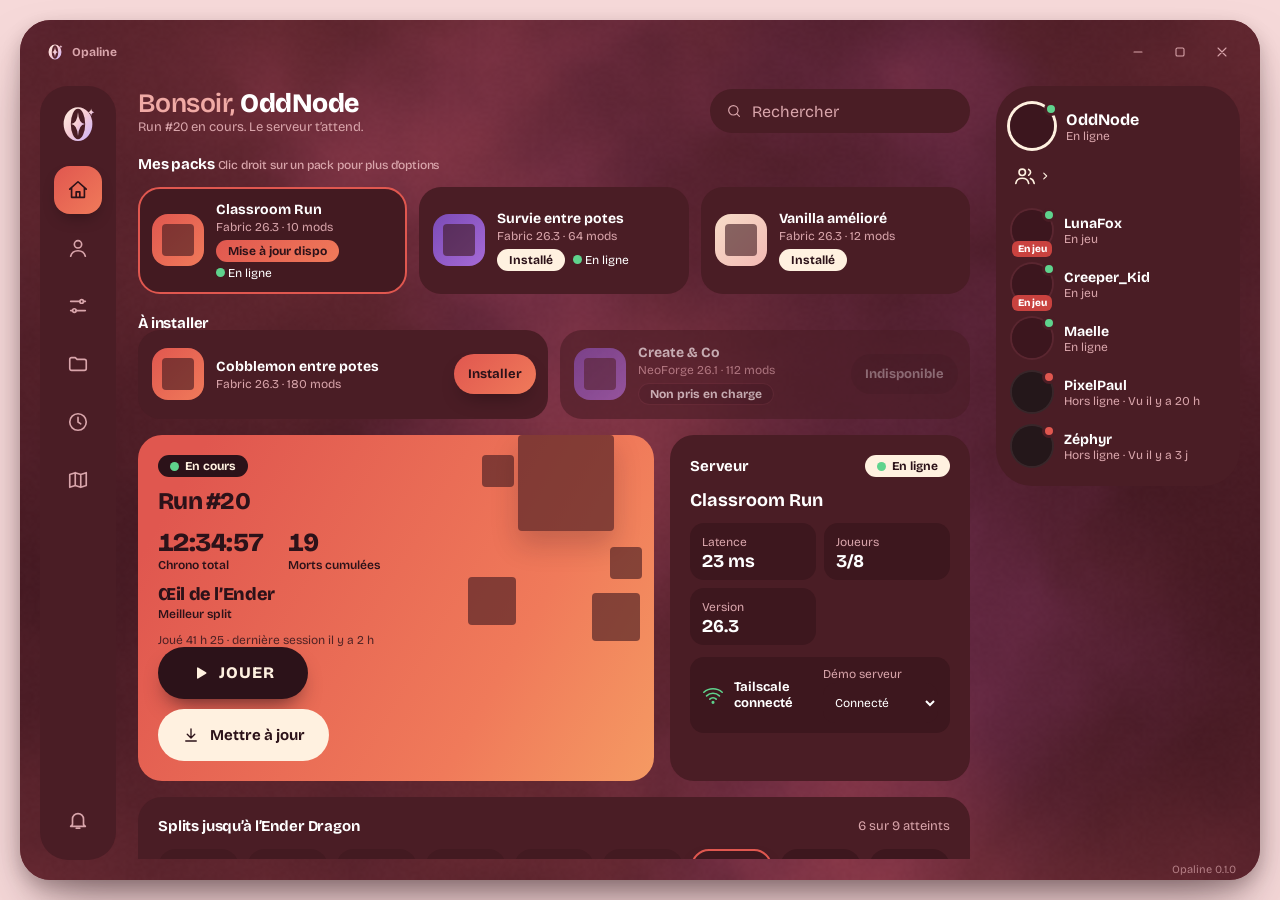
==== commit ae44f0be: "fix(ui): cases à cocher aux couleurs d'Opaline" ====
--- a/opaline/ui/index.html
+++ b/opaline/ui/index.html
@@ -78,7 +78,7 @@
     <h1 id="loginT">Opaline</h1>
     <p class="mute" style="max-width:42ch">Opaline, vos mondes entre amis. Connecte ton compte Microsoft pour installer les modpacks du groupe et les lancer.</p>
     <button class="btn primary" id="btnLogin" style="height:52px;padding:0 32px;font-size:16px">Se connecter avec Microsoft</button>
-    <label class="small" style="display:flex;align-items:center;gap:8px;cursor:pointer"><input type="checkbox" id="keepLogin" checked style="accent-color:var(--coral);width:16px;height:16px"> Rester connecté sur ce PC</label>
+    <label class="small" style="display:flex;align-items:center;gap:8px;cursor:pointer"><input type="checkbox" id="keepLogin" checked> Rester connecté sur ce PC</label>
     <p class="small mute" id="loginMsg" role="status" hidden></p>
     <div id="officialBox" style="display:flex;flex-direction:column;align-items:center;gap:8px;margin-top:18px;width:min(320px,100%)">
       <input class="skn" id="mcName" maxlength="16" autocomplete="off" spellcheck="false" placeholder="Ton pseudo Minecraft (facultatif)" aria-label="Ton pseudo Minecraft (facultatif)">
--- a/opaline/ui/styles.css
+++ b/opaline/ui/styles.css
@@ -339,3 +339,11 @@
 .xt{display:flex;flex-direction:column;gap:2px;min-width:0}.xw{color:var(--warn);font-weight:700}.mrh{display:flex;align-items:center;gap:12px;min-width:0}.mrh img{border-radius:10px;flex:none}
 .more{margin-top:8px}
 #mrQ{width:100%;background:var(--win-deep);border:1px solid var(--line);border-radius:999px;padding:9px 16px;color:inherit;font:inherit}
+
+/* Cases à cocher aux couleurs d'Opaline (même famille que les interrupteurs) */
+input[type=checkbox]{-webkit-appearance:none;appearance:none;flex:none;width:18px;height:18px;margin:0;border-radius:6px;border:1.5px solid var(--mute);background:var(--win-deep);cursor:pointer;display:inline-grid;place-content:center;transition:background .15s,border-color .15s}
+input[type=checkbox]::after{content:"";width:9px;height:5px;border:2px solid var(--on-coral);border-top:0;border-right:0;transform:translateY(-1px) rotate(-45deg) scale(0);transition:transform .15s var(--ease)}
+input[type=checkbox]:checked{background:var(--coral);border-color:var(--coral)}
+input[type=checkbox]:checked::after{transform:translateY(-1px) rotate(-45deg) scale(1)}
+input[type=checkbox]:focus-visible{outline:2px solid var(--cream);outline-offset:2px}
+input[type=checkbox]:disabled{opacity:.45;cursor:default}
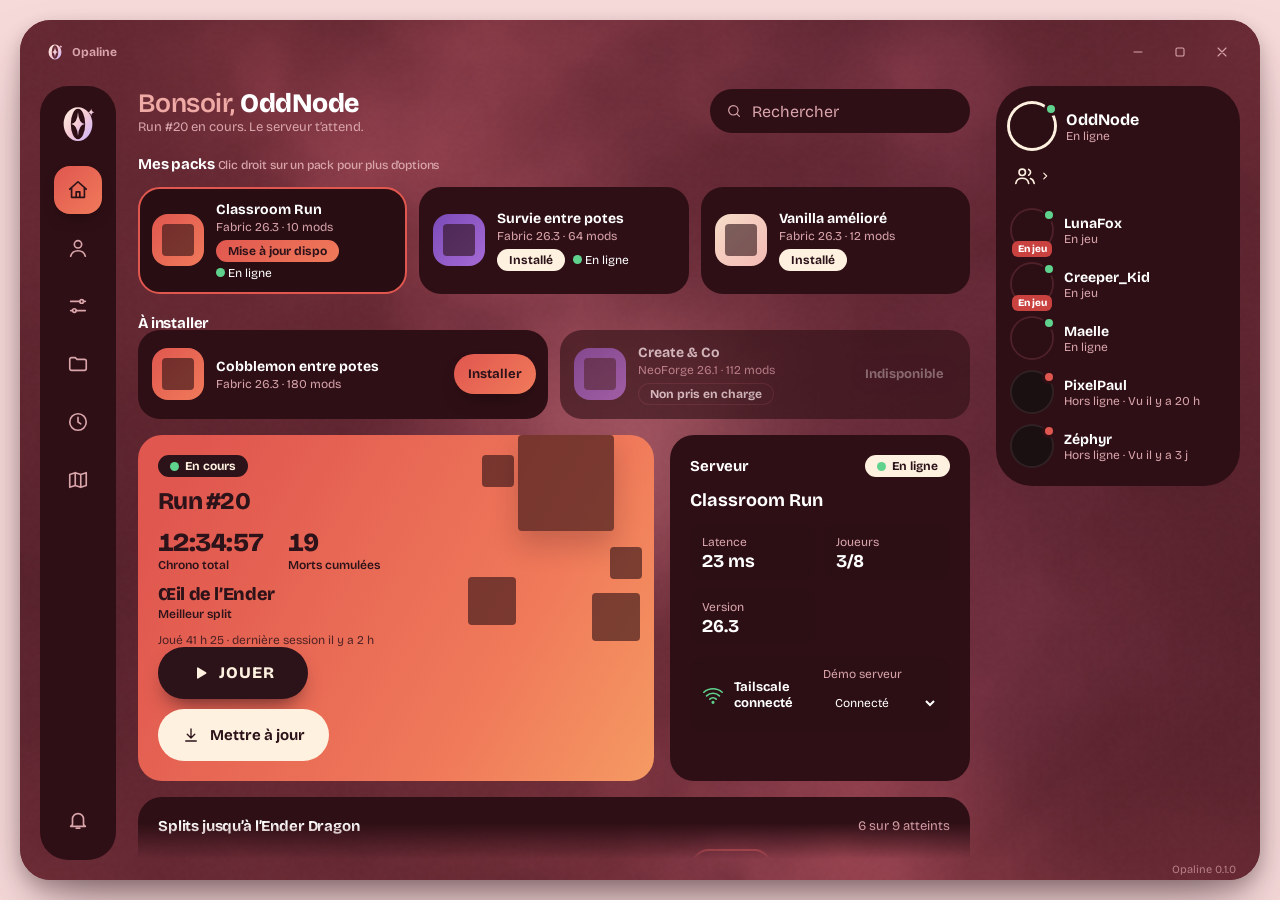
==== commit e6fc1b5d: "feat(opaline): Mes resource packs et shaders, conservés par les mises à jour du pack" ====
--- a/opaline/ui/index.html
+++ b/opaline/ui/index.html
@@ -292,10 +292,15 @@
     <article class="card" id="extraCard" hidden>
       <div class="row"><h2>Mes mods</h2><button class="btn sm" id="extraAdd">Ajouter un .jar</button><input type="file" id="extraFile" accept=".jar" multiple hidden></div>
       <p class="small mute" style="margin-top:6px">Tes mods perso restent sur cet ordinateur, à part du pack partagé : la mise à jour du pack ne les supprime jamais. Ajoute un .jar (CurseForge, etc.) ou cherche sur Modrinth ; les dépendances requises sont ajoutées avec.</p>
-      <div class="drop" id="extraDrop" tabindex="0">Glisse un fichier .jar ici</div>
+      <div class="drop" id="extraDrop" tabindex="0">Glisse ici un .jar (mod), ou un .zip de resource pack ou de shader</div>
       <div class="row" style="justify-content:flex-start;margin-top:10px"><label class="search" style="flex:1;min-width:220px"><span class="sr">Rechercher un mod sur Modrinth</span><input type="search" id="mrQ" placeholder="Rechercher un mod"></label><button class="btn sm primary" id="mrGo">Rechercher</button></div>
       <p class="small" id="extraMsg" style="margin-top:8px" role="status"></p>
       <div id="mrBox"></div><div id="extraBox"></div>
+    </article>
+    <article class="card" id="packsCard" hidden>
+      <div class="row"><h2>Mes resource packs et shaders</h2><button class="btn sm" id="packsAdd">Ajouter…</button><input type="file" id="packsFile" accept=".zip" multiple hidden></div>
+      <p class="small mute" style="margin-top:6px">Ajoute un .zip de resource pack ou de shader (détecté d’après son contenu, 500 Mo au plus), ou glisse-le dans la zone ci-dessus. Il reste sur cet ordinateur : la mise à jour ou la réparation du pack ne le supprime jamais.</p>
+      <div id="packsBox"></div>
     </article>
     <article class="card" id="backupsCard"><div class="row"><h2>Sauvegardes des mondes</h2><button class="btn sm" id="backupsOpen">Ouvrir le dossier</button></div>
       <p class="small mute" style="margin-top:6px">Copie de tes mondes avant chaque installation, mise à jour ou réparation. Les 3 plus récentes sont gardées.</p><div id="backupsBox"></div></article>
--- a/opaline/ui/styles.css
+++ b/opaline/ui/styles.css
@@ -3,7 +3,7 @@
    Sous-ensemble latin, polices variables (source : Google Fonts). */
 @font-face{font-family:'Bricolage Grotesque';font-style:normal;font-weight:400 800;font-stretch:100%;font-display:swap;src:url(fonts/BricolageGrotesque-latin.woff2) format('woff2');unicode-range:U+0000-00FF, U+0131, U+0152-0153, U+02BB-02BC, U+02C6, U+02DA, U+02DC, U+0304, U+0308, U+0329, U+2000-206F, U+20AC, U+2122, U+2191, U+2193, U+2212, U+2215, U+FEFF, U+FFFD}
 :root{
-  --outer:#f6d9d9; --win:#6b2b34; --win-deep:#3d171e; --panel:#4a1d25; --panel-hi:#431a21; --line:#5a2630;
+  --outer:#f6d9d9; --win:#6b2b34; --win-deep:#2c0f14; --panel:#2e0f15; --panel-hi:#280d12; --line:#4e2029;
   --coral:#e0574f; --coral2:#f07a5a; --cream:#fff1e0; --ink:#fff; --mute:#d9a5ab; --on-coral:#2c1219;
   --ok:#5fd38d; --warn:#ffc46b; --bad:#ff8a80;
   --grad:linear-gradient(135deg,var(--coral),var(--coral2));
@@ -144,7 +144,7 @@
 td{padding:9px 10px;border-top:1px solid var(--line);font-variant-numeric:tabular-nums}
 tbody tr.sel td,tbody tr:hover td{background:var(--panel-hi)} tbody tr[tabindex]{cursor:pointer}
 .ok{color:var(--ok);font-weight:700}
-.tag{font-size:11px;font-weight:700;padding:2px 8px;border-radius:999px;background:var(--win-deep);color:var(--mute)}
+.tag{font-size:11px;font-weight:700;padding:2px 8px;border-radius:999px;white-space:nowrap;display:inline-block;background:var(--win-deep);color:var(--mute)}
 .files{display:grid;grid-template-columns:repeat(auto-fit,minmax(130px,1fr));gap:12px}
 .files button{background:var(--panel);border-radius:20px;padding:16px 8px;display:flex;flex-direction:column;align-items:center;gap:8px;font-weight:700;font-size:13px;transition:transform .2s var(--ease),background .2s}
 .files button:hover{background:var(--panel-hi);transform:translateY(-2px)}
@@ -263,7 +263,7 @@
 body:has(.window.max){padding:0}
 @media (max-width:900px){.window{grid-template-rows:auto auto minmax(0,1fr)}}
 @media (min-width:901px){
-  .window{grid-template-columns:var(--rail) minmax(0,1fr) auto;--pill:#4a1d25}
+  .window{grid-template-columns:var(--rail) minmax(0,1fr) auto;--pill:#2e0f15}
   .col{width:clamp(208px,19vw,264px);transition:width .22s var(--ease);align-self:start;overflow:visible;gap:0;background:var(--pill);border-radius:36px;padding:18px 0 20px}
   .window.colmini .col{width:72px}
   .col .card{background:none;padding:0;border-radius:0;display:block}
@@ -338,7 +338,6 @@
 .drop{margin-top:10px;border:2px dashed var(--line);border-radius:14px;padding:14px;text-align:center;color:var(--mute);font-size:13px;transition:background .2s,border-color .2s}.drop.on{background:var(--win-deep);border-color:var(--coral)}
 .xt{display:flex;flex-direction:column;gap:2px;min-width:0}.xw{color:var(--warn);font-weight:700}.mrh{display:flex;align-items:center;gap:12px;min-width:0}.mrh img{border-radius:10px;flex:none}
 .more{margin-top:8px}
-#mrQ{width:100%;background:var(--win-deep);border:1px solid var(--line);border-radius:999px;padding:9px 16px;color:inherit;font:inherit}
 
 /* Cases à cocher aux couleurs d'Opaline (même famille que les interrupteurs) */
 input[type=checkbox]{-webkit-appearance:none;appearance:none;flex:none;width:18px;height:18px;margin:0;border-radius:6px;border:1.5px solid var(--mute);background:var(--win-deep);cursor:pointer;display:inline-grid;place-content:center;transition:background .15s,border-color .15s}
@@ -347,3 +346,6 @@
 input[type=checkbox]:checked::after{transform:translateY(-1px) rotate(-45deg) scale(1)}
 input[type=checkbox]:focus-visible{outline:2px solid var(--cream);outline-offset:2px}
 input[type=checkbox]:disabled{opacity:.45;cursor:default}
+
+/* Fondu en haut et en bas de la zone qui défile, seulement quand il reste du contenu de ce côté (variables posées par app.js) */
+main{--ft:0px;--fb:0px;-webkit-mask-image:linear-gradient(to bottom,transparent 0,#000 var(--ft),#000 calc(100% - var(--fb)),transparent 100%);mask-image:linear-gradient(to bottom,transparent 0,#000 var(--ft),#000 calc(100% - var(--fb)),transparent 100%)}
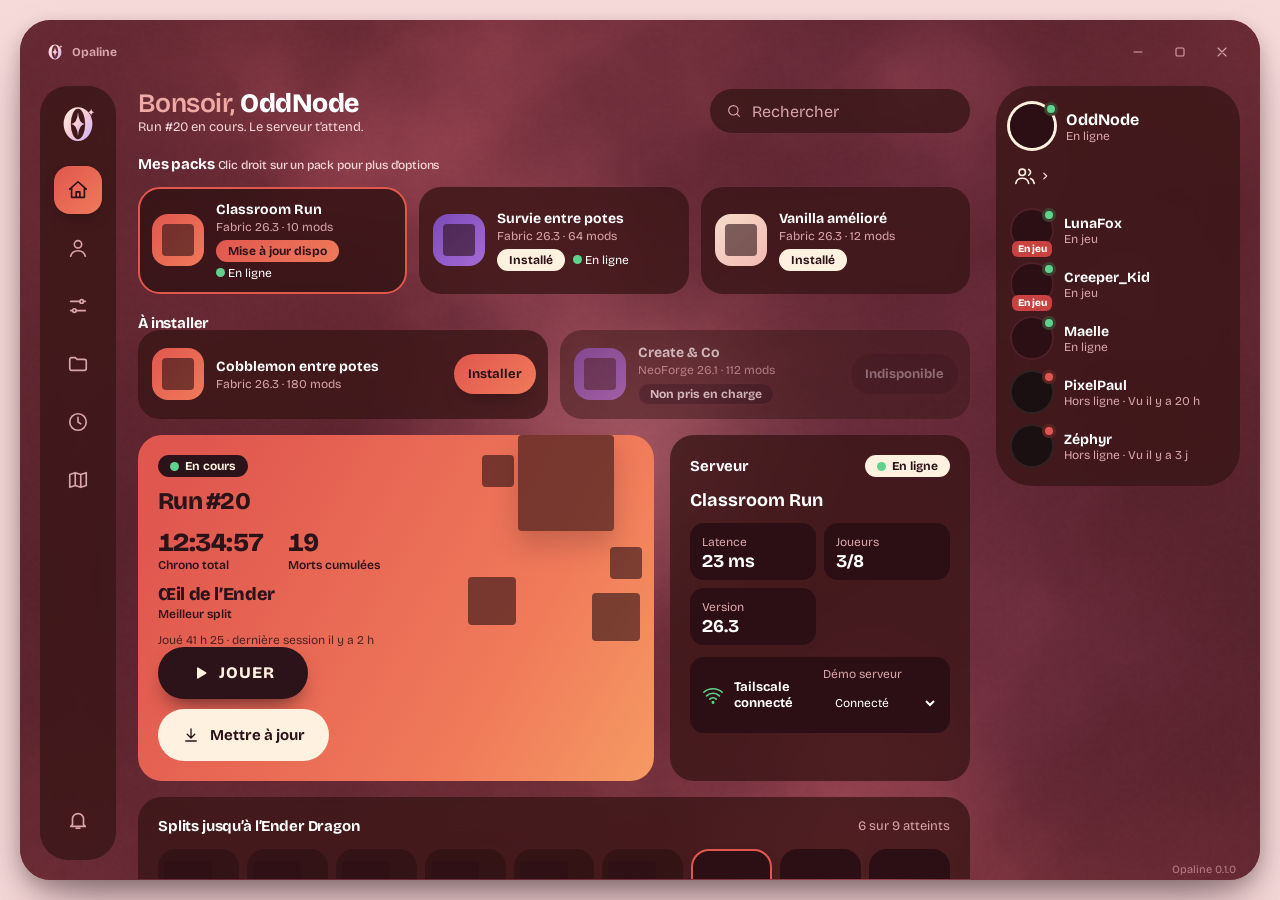
==== commit 4cd0c7f6: "feat(ui): réglages en sections avec lignes compactes, copie des réglages dans Fichiers & mods" ====
--- a/opaline/ui/index.html
+++ b/opaline/ui/index.html
@@ -209,61 +209,41 @@
 
   <section class="view" id="v-settings" aria-labelledby="setT">
     <div class="bar"><h1 id="setT">Réglages</h1><span class="mute small">Appliqués au prochain lancement</span></div>
-    <article class="card"><h2 id="perfT">Mode de performance</h2>
-      <p class="small" id="autoMsg" style="margin-top:6px;color:var(--ok)" hidden>Réglé automatiquement pour ton PC. Tu peux le modifier ci-dessous.</p>
-      <div class="perf" role="radiogroup" aria-labelledby="perfT" id="perf" style="margin-top:12px"></div></article>
-    <div class="grid2">
-      <article class="card field">
-        <div class="row"><h2><label for="mem">Mémoire allouée</label></h2><b id="memV" style="font-size:22px"></b></div>
+    <section class="ssec" aria-labelledby="sJeu"><h2 id="sJeu">Jeu</h2><div class="card scard">
+      <div class="sbig"><b id="perfT">Mode de performance</b>
+        <p class="small" id="autoMsg" style="color:var(--ok)" hidden>Réglé automatiquement pour ton PC. Tu peux le modifier ci-dessous.</p>
+        <div class="perf" role="radiogroup" aria-labelledby="perfT" id="perf"></div></div>
+      <div class="sbig field">
+        <div class="row"><b><label for="mem">Mémoire allouée</label></b><b id="memV" style="font-size:20px"></b></div>
         <input type="range" id="mem" min="2" max="16" step="1" value="6" aria-describedby="memH">
         <div class="zone" aria-hidden="true" id="zone"></div>
-        <p class="xs mute" id="memH"></p>
-      </article>
-      <article class="card field">
-        <div class="row"><div><h2 id="nrL">Mémoriser la connexion sur ce PC</h2><p class="small mute" style="margin-top:2px">Désactivé : il faudra te reconnecter à chaque démarrage d&rsquo;Opaline.</p></div>
+        <p class="xs mute" id="memH"></p></div>
+        <div class="srow"><div class="stx"><b id="blL">Plein écran fenêtré</b><span>Sans bordure, Alt+Tab instantané.</span><p class="small" id="blNote" role="status" style="margin-top:4px;color:var(--warn)" hidden></p></div>
+          <span class="shelp" tabindex="0" role="note" aria-label="Ajoute et règle le mod Cubes Without Borders dans chaque pack, côté client seulement, sans toucher aux packs partagés. Désactivé : le mod est retiré." data-tip="Ajoute et règle le mod Cubes Without Borders dans chaque pack, côté client seulement, sans toucher aux packs partagés. Désactivé : le mod est retiré.">?</span><button class="sw" role="switch" aria-checked="false" aria-labelledby="blL" id="borderless"></button></div>
+    </div></section>
+    <section class="ssec" aria-labelledby="sLan"><h2 id="sLan">Lancement</h2><div class="card scard">
+        <div class="srow"><div class="stx"><b id="lvL">Lancer le jeu avec</b><span id="lvH"></span></div>
+          <div class="seg sm" id="launchVia" role="radiogroup" aria-labelledby="lvL" aria-describedby="lvH"><button role="radio" aria-checked="true" data-v="opaline">Opaline</button><button role="radio" aria-checked="false" data-v="official">Launcher Minecraft</button></div></div>
+        <div class="srow"><div class="stx"><b id="jsL">Rejoindre le serveur au lancement</b><span id="jsH"></span></div>
+          <button class="sw" role="switch" aria-checked="true" aria-labelledby="jsL" id="joinServer"></button></div>
+        <div class="srow"><div class="stx"><b id="trL">Réduire près de l’horloge pendant le jeu</b><span>Opaline se cache et revient quand tu quittes.</span></div>
+          <span class="shelp" tabindex="0" role="note" aria-label="Pendant une partie lancée par Opaline, la fenêtre se cache derrière son icône près de l’horloge (clic ou menu « Afficher Opaline » pour la rappeler)." data-tip="Pendant une partie lancée par Opaline, la fenêtre se cache derrière son icône près de l’horloge (clic ou menu « Afficher Opaline » pour la rappeler).">?</span><button class="sw" role="switch" aria-checked="true" aria-labelledby="trL" id="trayOnGame"></button></div>
+    </div></section>
+    <section class="ssec" aria-labelledby="sCpt"><h2 id="sCpt">Compte</h2><div class="card scard">
+        <div class="srow"><div class="stx"><b id="nrL">Mémoriser la connexion sur ce PC</b><span>Désactivé : reconnexion à chaque démarrage.</span></div>
           <button class="sw" role="switch" aria-checked="false" aria-labelledby="nrL" id="noRemember"></button></div>
-      </article>
-      <article class="card field">
-        <h2 id="lvL">Lancer le jeu avec</h2>
-        <div class="seg" id="launchVia" role="radiogroup" aria-labelledby="lvL" aria-describedby="lvH" style="align-self:flex-start;margin-top:10px">
-          <button role="radio" aria-checked="true" data-v="opaline">Opaline</button><button role="radio" aria-checked="false" data-v="official">Launcher Minecraft</button></div>
-        <p class="small mute" style="margin-top:8px" id="lvH"></p>
-      </article>
-      <article class="card field">
-        <div class="row"><div><h2 id="jsL">Rejoindre le serveur du pack au lancement</h2><p class="small mute" style="margin-top:2px" id="jsH"></p></div>
-          <button class="sw" role="switch" aria-checked="true" aria-labelledby="jsL" id="joinServer"></button></div>
-      </article>
-      <article class="card field">
-        <div class="row"><div><h2 id="nsL">Prévenir quand le serveur est en ligne</h2><p class="small mute" style="margin-top:2px">Notification quand le serveur d’un pack installé passe de hors ligne à en ligne (pas pour les connexions de joueurs).</p></div>
-          <button class="sw" role="switch" aria-checked="true" aria-labelledby="nsL" id="notifyServer"></button></div>
-      </article>
-      <article class="card field">
-        <div class="row"><div><h2 id="dcL">Statut Discord</h2><p class="small mute" style="margin-top:2px">Pendant une partie lancée par Opaline, ton statut Discord indique « Joue à » suivi du pack et la durée. Seulement si Discord est ouvert ; jamais avec le Launcher Minecraft.</p></div>
-          <button class="sw" role="switch" aria-checked="true" aria-labelledby="dcL" id="discordPresence"></button></div>
-      </article>
-      <article class="card field">
-        <div class="row"><div><h2 id="blL">Plein écran fenêtré</h2><p class="small mute" style="margin-top:2px">Installe le mod Cubes Without Borders (côté client seulement) dans chaque pack et démarre en plein écran sans bordure. Désactivé : le mod est retiré. Pris en compte au lancement.</p>
-          <p class="small" id="blNote" role="status" style="margin-top:6px;color:var(--warn)" hidden></p></div>
-          <button class="sw" role="switch" aria-checked="false" aria-labelledby="blL" id="borderless"></button></div>
-      </article>
-      <article class="card field">
-        <div class="row"><div><h2 id="bgL">Fond animé</h2><p class="small mute" style="margin-top:2px">Dégradé discret qui bouge doucement derrière l’interface. Mis en pause quand la fenêtre est cachée ou pendant une partie ; désactivé, le fond reste fixe.</p></div>
-          <button class="sw" role="switch" aria-checked="true" aria-labelledby="bgL" id="bgAnim"></button></div>
-      </article>
-      <article class="card field">
-        <div class="row"><div><h2 id="trL">Se réduire dans la zone de notification pendant le jeu</h2><p class="small mute" style="margin-top:2px">Pendant une partie lancée par Opaline, la fenêtre se cache derrière son icône (clic ou menu « Afficher Opaline » pour la rappeler) et revient à la fermeture du jeu.</p></div>
-          <button class="sw" role="switch" aria-checked="true" aria-labelledby="trL" id="trayOnGame"></button></div>
-      </article>
-      <article class="card field" style="grid-column:1/-1">
-        <h2 id="cpT">Copier mes réglages d’un pack vers un autre</h2>
-        <p class="small mute" style="margin-top:2px">Les réglages de la destination sont fusionnés (le reste est conservé) et son ancien fichier est gardé en <code>options.txt.bak</code>. Les réglages de performance ne sont jamais copiés.</p>
-        <div class="row" style="justify-content:flex-start;gap:12px;flex-wrap:wrap;margin-top:10px">
-          <label class="small">De <select id="cpFrom"></select></label><label class="small">Vers <select id="cpTo"></select></label>
-        </div>
-        <div class="row" id="cpCats" style="justify-content:flex-start;gap:6px 16px;flex-wrap:wrap;margin-top:10px" role="group" aria-labelledby="cpT"></div>
-        <div class="row" style="justify-content:flex-start;margin-top:12px"><button class="btn sm primary" id="cpGo">Copier</button><span class="small mute" id="cpMsg" role="status"></span></div>
-      </article>
-    </div>
+    </div></section>
+    <section class="ssec" aria-labelledby="sNot"><h2 id="sNot">Notifications et Discord</h2><div class="card scard">
+        <div class="srow"><div class="stx"><b id="nsL">Serveur de nouveau en ligne</b><span>Une notification quand le serveur d’un pack revient.</span></div>
+          <span class="shelp" tabindex="0" role="note" aria-label="Seulement quand un serveur passe de hors ligne à en ligne, jamais pour les connexions de joueurs." data-tip="Seulement quand un serveur passe de hors ligne à en ligne, jamais pour les connexions de joueurs.">?</span><button class="sw" role="switch" aria-checked="true" aria-labelledby="nsL" id="notifyServer"></button></div>
+        <div class="srow"><div class="stx"><b id="dcL">Statut Discord</b><span>« Joue à &lt;pack&gt; » sur ton profil Discord.</span></div>
+          <span class="shelp" tabindex="0" role="note" aria-label="Seulement si Discord est ouvert et pour une partie lancée par Opaline (pas via le Launcher Minecraft)." data-tip="Seulement si Discord est ouvert et pour une partie lancée par Opaline (pas via le Launcher Minecraft).">?</span><button class="sw" role="switch" aria-checked="true" aria-labelledby="dcL" id="discordPresence"></button></div>
+    </div></section>
+    <section class="ssec" aria-labelledby="sApp"><h2 id="sApp">Apparence</h2><div class="card scard">
+        <div class="srow"><div class="stx"><b id="bgL">Fond animé</b><span>Dégradé discret qui suit la souris.</span></div>
+          <span class="shelp" tabindex="0" role="note" aria-label="Mis en pause quand la fenêtre est cachée ou pendant une partie. Désactivé : fond fixe." data-tip="Mis en pause quand la fenêtre est cachée ou pendant une partie. Désactivé : fond fixe.">?</span><button class="sw" role="switch" aria-checked="true" aria-labelledby="bgL" id="bgAnim"></button></div>
+    </div></section>
+    <p class="small mute" style="margin:2px 4px 0">Shaders et copie des réglages entre packs : dans <b>Fichiers &amp; mods</b>, pour le pack choisi.</p>
   </section>
 
   <section class="view" id="v-map" aria-labelledby="mapT">
@@ -289,6 +269,15 @@
       <p class="small mute" style="margin-top:6px">Shader Iris utilisé par ce pack. Pour en ajouter, glisse le fichier .zip dans le dossier shaderpacks.</p>
       <p class="small" id="shMsg" role="status" style="margin-top:6px"></p>
     </article>
+      <article class="card field">
+        <h2 id="cpT">Copier mes réglages d’un pack vers un autre</h2>
+        <p class="small mute" style="margin-top:2px">Les réglages de la destination sont fusionnés (le reste est conservé) et son ancien fichier est gardé en <code>options.txt.bak</code>. Les réglages de performance ne sont jamais copiés.</p>
+        <div class="row" style="justify-content:flex-start;gap:12px;flex-wrap:wrap;margin-top:10px">
+          <label class="small">De <select id="cpFrom"></select></label><label class="small">Vers <select id="cpTo"></select></label>
+        </div>
+        <div class="row" id="cpCats" style="justify-content:flex-start;gap:6px 16px;flex-wrap:wrap;margin-top:10px" role="group" aria-labelledby="cpT"></div>
+        <div class="row" style="justify-content:flex-start;margin-top:12px"><button class="btn sm primary" id="cpGo">Copier</button><span class="small mute" id="cpMsg" role="status"></span></div>
+      </article>
     <article class="card" id="extraCard" hidden>
       <div class="row"><h2>Mes mods</h2><button class="btn sm" id="extraAdd">Ajouter un .jar</button><input type="file" id="extraFile" accept=".jar" multiple hidden></div>
       <p class="small mute" style="margin-top:6px">Tes mods perso restent sur cet ordinateur, à part du pack partagé : la mise à jour du pack ne les supprime jamais. Ajoute un .jar (CurseForge, etc.) ou cherche sur Modrinth ; les dépendances requises sont ajoutées avec.</p>
--- a/opaline/ui/styles.css
+++ b/opaline/ui/styles.css
@@ -3,7 +3,7 @@
    Sous-ensemble latin, polices variables (source : Google Fonts). */
 @font-face{font-family:'Bricolage Grotesque';font-style:normal;font-weight:400 800;font-stretch:100%;font-display:swap;src:url(fonts/BricolageGrotesque-latin.woff2) format('woff2');unicode-range:U+0000-00FF, U+0131, U+0152-0153, U+02BB-02BC, U+02C6, U+02DA, U+02DC, U+0304, U+0308, U+0329, U+2000-206F, U+20AC, U+2122, U+2191, U+2193, U+2212, U+2215, U+FEFF, U+FFFD}
 :root{
-  --outer:#f6d9d9; --win:#6b2b34; --win-deep:#2c0f14; --panel:#2e0f15; --panel-hi:#280d12; --line:#4e2029;
+  --outer:#f6d9d9; --win:#6b2b34; --win-deep:#2c0f14; --panel:rgba(54,22,23,.78); --panel-hi:rgba(48,19,20,.82); --line:#4e2029;
   --coral:#e0574f; --coral2:#f07a5a; --cream:#fff1e0; --ink:#fff; --mute:#d9a5ab; --on-coral:#2c1219;
   --ok:#5fd38d; --warn:#ffc46b; --bad:#ff8a80;
   --grad:linear-gradient(135deg,var(--coral),var(--coral2));
@@ -34,9 +34,12 @@
 .badge{position:absolute;top:8px;right:8px;width:10px;height:10px;border-radius:50%;background:var(--cream);border:2px solid var(--win-deep)}
 svg.i{width:22px;height:22px;fill:none;stroke:currentColor;stroke-width:1.8;stroke-linecap:round;stroke-linejoin:round}
 /* main */
-main{min-width:0;container:main/inline-size;display:flex;flex-direction:column;gap:16px;overflow-y:auto;padding:2px 6px 6px 2px;scrollbar-width:thin;scrollbar-color:var(--line) transparent}
-main::-webkit-scrollbar,.col::-webkit-scrollbar{width:8px}
-main::-webkit-scrollbar-thumb{background:var(--line);border-radius:8px}
+main{min-width:0;container:main/inline-size;display:flex;flex-direction:column;gap:16px;overflow-y:auto;padding:2px 6px 6px 2px;}
+/* Barre de défilement fine et discrète (pas de scrollbar-width/-color : Chromium ignorerait alors ces règles) */
+main::-webkit-scrollbar,.col::-webkit-scrollbar{width:5px}
+main::-webkit-scrollbar-track,.col::-webkit-scrollbar-track{background:transparent}
+main::-webkit-scrollbar-thumb,.col::-webkit-scrollbar-thumb{background:rgba(30,8,12,.22);border-radius:5px}
+main::-webkit-scrollbar-thumb:hover,.col::-webkit-scrollbar-thumb:hover{background:rgba(30,8,12,.4)}
 .bar{flex-wrap:wrap;display:flex;align-items:center;justify-content:space-between;gap:16px}
 h1{font-size:clamp(22px,3.2cqi,30px);font-weight:800;letter-spacing:-.02em;line-height:1.15}
 h2{font-size:18px;font-weight:700;letter-spacing:-.01em}
@@ -106,7 +109,7 @@
 .list .t{flex:1;min-width:0;font-size:13px;line-height:1.35} .list .t b{display:block;font-size:14px}
 .run{font-size:12px;font-weight:700;color:var(--mute)}
 /* right column */
-.col{display:flex;flex-direction:column;gap:16px;overflow-y:auto;scrollbar-width:thin;scrollbar-color:var(--line) transparent}
+.col{display:flex;flex-direction:column;gap:16px;overflow-y:auto;}
 .me{display:flex;align-items:center;gap:12px}
 .avatar{width:44px;height:44px;border-radius:50%;background:var(--win-deep);overflow:hidden;flex:none;display:grid;place-items:center}
 .avwrap{position:relative;flex:none}
@@ -263,7 +266,7 @@
 body:has(.window.max){padding:0}
 @media (max-width:900px){.window{grid-template-rows:auto auto minmax(0,1fr)}}
 @media (min-width:901px){
-  .window{grid-template-columns:var(--rail) minmax(0,1fr) auto;--pill:#2e0f15}
+  .window{grid-template-columns:var(--rail) minmax(0,1fr) auto;--pill:rgba(54,22,23,.78)}
   .col{width:clamp(208px,19vw,264px);transition:width .22s var(--ease);align-self:start;overflow:visible;gap:0;background:var(--pill);border-radius:36px;padding:18px 0 20px}
   .window.colmini .col{width:72px}
   .col .card{background:none;padding:0;border-radius:0;display:block}
@@ -347,5 +350,25 @@
 input[type=checkbox]:focus-visible{outline:2px solid var(--cream);outline-offset:2px}
 input[type=checkbox]:disabled{opacity:.45;cursor:default}
 
-/* Fondu en haut et en bas de la zone qui défile, seulement quand il reste du contenu de ce côté (variables posées par app.js) */
-main{--ft:0px;--fb:0px;-webkit-mask-image:linear-gradient(to bottom,transparent 0,#000 var(--ft),#000 calc(100% - var(--fb)),transparent 100%);mask-image:linear-gradient(to bottom,transparent 0,#000 var(--ft),#000 calc(100% - var(--fb)),transparent 100%)}
+
+/* Verre léger : cartes, barre de navigation et colonne d'amis laissent deviner le fond animé (flou discret, reflet fin en haut) */
+.card,.rail,.pk,.col{-webkit-backdrop-filter:blur(18px) saturate(1.25);backdrop-filter:blur(18px) saturate(1.25);box-shadow:none}
+.col .card{-webkit-backdrop-filter:none;backdrop-filter:none;box-shadow:none}
+
+/* Texte discret posé sur le fond de la fenêtre (hors cartes) : plus clair, le fond animé peut s'éclaircir (contraste ≥ 4.5:1) */
+.view .mute:not(.card *, .pk *, .col *, .seg *, .rail *, .pkw *),.pkmoreall,.pksec .mute{color:#f5d6d9}
+
+/* La zone qui défile va jusqu'au bord bas de la fenêtre : les cartes disparaissent sous l'arrondi, sans ligne de coupe */
+main{margin-bottom:calc(-1 * var(--pad));padding-bottom:calc(var(--pad) + 6px)}
+.appver{z-index:3}
+
+/* Réglages : sections titrées, une carte par section, lignes compactes avec aide « ? » */
+.ssec h2{font-size:12px;letter-spacing:.07em;text-transform:uppercase;color:#f5d6d9;margin:6px 4px 8px}
+.scard{padding:4px 20px}
+.srow{display:flex;align-items:center;gap:12px;padding:13px 0;border-top:1px solid var(--line)}
+.sbig{display:flex;flex-direction:column;gap:8px;padding:16px 0;border-top:1px solid var(--line)}
+.scard>.srow:first-child,.scard>.sbig:first-child{border-top:0}
+.stx{flex:1;display:flex;flex-direction:column;gap:2px;min-width:0}
+.stx>b{font-size:14px} .stx>span{font-size:12px;color:var(--mute)}
+.shelp{width:20px;height:20px;flex:none;border-radius:50%;display:grid;place-items:center;font-size:11px;font-weight:800;color:var(--mute);border:1.5px solid var(--line);cursor:help;position:relative}
+.shelp:hover::after,.shelp:focus::after{content:attr(data-tip);position:absolute;right:0;bottom:calc(100% + 8px);width:260px;padding:8px 10px;border-radius:10px;background:var(--win-deep);border:1px solid var(--line);color:var(--cream);font-size:12px;font-weight:500;line-height:1.4;z-index:5;text-transform:none;letter-spacing:0}
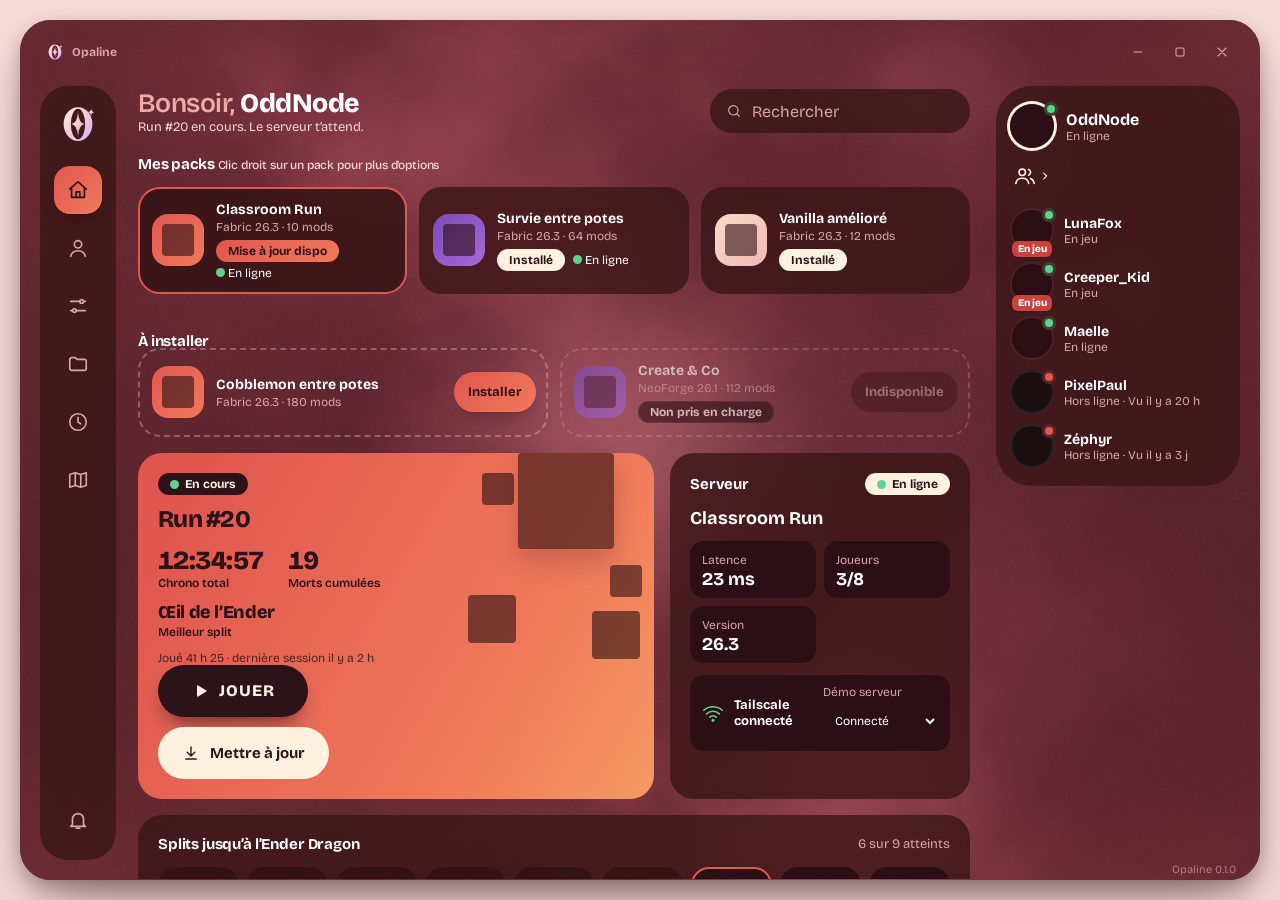
==== commit 6de5f84b: "release: Opaline 0.6.5 - Shaders : Iris en un clic, recherche Modrinth (ajout + activation), import " ====
--- a/opaline/ui/index.html
+++ b/opaline/ui/index.html
@@ -38,6 +38,7 @@
 <div class="window" id="app">
   <span class="appver" id="appVer" aria-label="Version d’Opaline"></span>
   <div class="toast" id="toast" role="status" aria-live="polite"></div>
+  <div class="pkmenu" id="tabMenu" role="menu" aria-label="Options de l’onglet" hidden><button role="menuitem" data-m="open">Ouvrir le dossier</button><button role="menuitem" data-m="add">Ajouter un fichier…</button></div>
   <div class="pkmenu" id="pkMenu" role="menu" aria-label="Options du pack" hidden><button role="menuitem" data-a="open">Ouvrir le dossier</button><button role="menuitem" data-a="repair">Vérifier et réparer</button><hr role="separator"><button role="menuitem" data-a="del" class="danger">Désinstaller…</button></div>
   <div class="pkdlg" id="launcherDlg" hidden><div class="card" role="alertdialog" aria-modal="true" aria-labelledby="lcT">
     <h2 id="lcT">Le Launcher Minecraft est ouvert</h2>
@@ -259,17 +260,46 @@
       <div class="facts" id="fileActs"><button class="btn primary" id="btnRepair"><svg class="i" style="width:18px;height:18px"><use href="#i-wrench"/></svg>Vérifier et réparer</button><button class="btn danger" id="btnUninst">Désinstaller</button></div>
       <button class="btn burger" id="fileBurger" aria-label="Actions du pack" aria-haspopup="menu" aria-expanded="false"><svg class="i" viewBox="0 0 24 24" style="width:20px;height:20px"><path d="M4 7h16M4 12h16M4 17h16"/></svg></button></div>
     <div class="seg" id="filePacks" role="radiogroup" aria-label="Pack concerné" style="align-self:flex-start;flex-wrap:wrap"></div>
-    <div class="files" id="folders"></div>
-    <div class="grid2 filesgrid">
-      <article class="card"><h2>Mods installés</h2><div id="modsBox"></div></article>
-      <article class="card" id="packCard"></article>
-    </div>
+    <div class="files" id="folders" role="tablist" aria-label="Contenu du pack"></div>
+    <div class="ftab" data-tab="mods" role="tabpanel">
+    <article class="card" id="extraCard" hidden>
+      <div class="row"><h2>Mes mods</h2><button class="btn sm" id="extraAdd">Ajouter un .jar</button><input type="file" id="extraFile" accept=".jar" multiple hidden></div>
+      <p class="small mute" style="margin-top:6px">Tes mods perso restent sur cet ordinateur, à part du pack partagé : la mise à jour du pack ne les supprime jamais. Ajoute un .jar (CurseForge, etc.) ou cherche sur Modrinth ; les dépendances requises sont ajoutées avec.</p>
+      <div class="drop" id="extraDrop" tabindex="0">Glisse ici un .jar (mod), ou un .zip de resource pack ou de shader</div>
+      <div class="row" style="justify-content:flex-start;margin-top:10px"><label class="search" style="flex:1;min-width:220px"><span class="sr">Rechercher un mod sur Modrinth</span><input type="search" id="mrQ" placeholder="Rechercher un mod"></label><button class="btn sm primary" id="mrGo">Rechercher</button></div>
+      <p class="small" id="extraMsg" style="margin-top:8px" role="status"></p>
+      <div id="mrBox"></div><div id="extraBox"></div>
+    </article>
+    <article class="card"><div class="row"><h2>Mods installés</h2><button class="btn sm" data-open="mods">Ouvrir le dossier</button></div><div id="modsBox"></div></article>
+    </div>
+    <div class="ftab" data-tab="shaderpacks" role="tabpanel" hidden>
     <article class="card" id="shaderCard" hidden>
       <div class="row"><h2 id="shT"><label for="shSel">Shaders</label></h2><select id="shSel"></select></div>
-      <p class="small mute" style="margin-top:6px">Shader Iris utilisé par ce pack. Pour en ajouter, glisse le fichier .zip dans le dossier shaderpacks.</p>
+      <div id="shOn">
+        <p class="small mute" style="margin-top:6px">Shader utilisé par ce pack. Cherche-en un sur Modrinth (il est téléchargé puis activé) ou ajoute un .zip depuis ton ordinateur.</p>
+        <div class="row" style="justify-content:flex-start;margin-top:10px;gap:8px"><label class="search" style="flex:1;min-width:220px"><span class="sr">Rechercher un shader sur Modrinth</span><input type="search" id="shQ" placeholder="Rechercher un shader"></label><button class="btn sm primary" id="shGo">Rechercher</button><button class="btn sm" id="shZip">Ajouter un .zip…</button></div>
+        <div id="shBox"></div>
+      </div>
+      <div id="shOff"><p class="small mute" style="margin-top:6px">Ce pack n'a pas Iris, nécessaire aux shaders.</p><button class="btn primary" id="shIris" style="margin-top:10px">Activer les shaders</button></div>
       <p class="small" id="shMsg" role="status" style="margin-top:6px"></p>
     </article>
-      <article class="card field">
+    <article class="card" id="packsCard" hidden>
+      <div class="row"><h2>Mes resource packs et shaders</h2><span class="row" style="gap:8px"><button class="btn sm" id="packsAdd">Ajouter…</button><button class="btn sm" data-open="shaderpacks">Ouvrir le dossier</button></span><input type="file" id="packsFile" accept=".zip" multiple hidden></div>
+      <p class="small mute" style="margin-top:6px">Ajoute un .zip de resource pack ou de shader (détecté d’après son contenu, 500 Mo au plus), ou glisse-le dans la zone ci-dessus. Il reste sur cet ordinateur : la mise à jour ou la réparation du pack ne le supprime jamais.</p>
+      <div id="packsBox"></div>
+    </article>
+    </div>
+    <div class="ftab" data-tab="screenshots" role="tabpanel" hidden>
+    <article class="card"><div class="row"><h2>Captures d’écran</h2><button class="btn sm" data-open="screenshots">Ouvrir le dossier</button></div><div id="shotsBox"></div></article>
+    </div>
+    <div class="ftab" data-tab="logs" role="tabpanel" hidden>
+    <article class="card"><div class="row"><h2>Dernier journal du jeu</h2><span class="row" style="gap:8px"><button class="btn sm" id="logCopy"><svg class="i" style="width:16px;height:16px"><use href="#i-copy"/></svg>Copier</button><button class="btn sm" data-open="logs">Ouvrir le dossier</button></span></div><pre class="logv" id="logBox"></pre></article>
+    </div>
+    <div class="ftab" data-tab="instance" role="tabpanel" hidden>
+    <div class="grid2 filesgrid"><article class="card" id="packCard"></article>
+    <article class="card" id="backupsCard"><div class="row"><h2>Sauvegardes des mondes</h2><button class="btn sm" id="backupsOpen">Ouvrir le dossier</button></div>
+      <p class="small mute" style="margin-top:6px">Copie de tes mondes avant chaque installation, mise à jour ou réparation. Les 3 plus récentes sont gardées.</p><div id="backupsBox"></div></article></div>
+    <article class="card field">
         <h2 id="cpT">Copier mes réglages d’un pack vers un autre</h2>
         <p class="small mute" style="margin-top:2px">Les réglages de la destination sont fusionnés (le reste est conservé) et son ancien fichier est gardé en <code>options.txt.bak</code>. Les réglages de performance ne sont jamais copiés.</p>
         <div class="row" style="justify-content:flex-start;gap:12px;flex-wrap:wrap;margin-top:10px">
@@ -278,21 +308,8 @@
         <div class="row" id="cpCats" style="justify-content:flex-start;gap:6px 16px;flex-wrap:wrap;margin-top:10px" role="group" aria-labelledby="cpT"></div>
         <div class="row" style="justify-content:flex-start;margin-top:12px"><button class="btn sm primary" id="cpGo">Copier</button><span class="small mute" id="cpMsg" role="status"></span></div>
       </article>
-    <article class="card" id="extraCard" hidden>
-      <div class="row"><h2>Mes mods</h2><button class="btn sm" id="extraAdd">Ajouter un .jar</button><input type="file" id="extraFile" accept=".jar" multiple hidden></div>
-      <p class="small mute" style="margin-top:6px">Tes mods perso restent sur cet ordinateur, à part du pack partagé : la mise à jour du pack ne les supprime jamais. Ajoute un .jar (CurseForge, etc.) ou cherche sur Modrinth ; les dépendances requises sont ajoutées avec.</p>
-      <div class="drop" id="extraDrop" tabindex="0">Glisse ici un .jar (mod), ou un .zip de resource pack ou de shader</div>
-      <div class="row" style="justify-content:flex-start;margin-top:10px"><label class="search" style="flex:1;min-width:220px"><span class="sr">Rechercher un mod sur Modrinth</span><input type="search" id="mrQ" placeholder="Rechercher un mod"></label><button class="btn sm primary" id="mrGo">Rechercher</button></div>
-      <p class="small" id="extraMsg" style="margin-top:8px" role="status"></p>
-      <div id="mrBox"></div><div id="extraBox"></div>
-    </article>
-    <article class="card" id="packsCard" hidden>
-      <div class="row"><h2>Mes resource packs et shaders</h2><button class="btn sm" id="packsAdd">Ajouter…</button><input type="file" id="packsFile" accept=".zip" multiple hidden></div>
-      <p class="small mute" style="margin-top:6px">Ajoute un .zip de resource pack ou de shader (détecté d’après son contenu, 500 Mo au plus), ou glisse-le dans la zone ci-dessus. Il reste sur cet ordinateur : la mise à jour ou la réparation du pack ne le supprime jamais.</p>
-      <div id="packsBox"></div>
-    </article>
-    <article class="card" id="backupsCard"><div class="row"><h2>Sauvegardes des mondes</h2><button class="btn sm" id="backupsOpen">Ouvrir le dossier</button></div>
-      <p class="small mute" style="margin-top:6px">Copie de tes mondes avant chaque installation, mise à jour ou réparation. Les 3 plus récentes sont gardées.</p><div id="backupsBox"></div></article>
+    </div>
+    <div class="lightbox" id="shotLb" hidden><button class="lbx" id="lbClose" aria-label="Fermer">×</button><button class="lbn" data-d="-1" aria-label="Précédente">‹</button><img id="lbImg" alt=""><button class="lbn" data-d="1" aria-label="Suivante">›</button><div class="lbbar"><span class="small" id="lbName"></span><button class="btn sm" id="lbCopy"><svg class="i" style="width:16px;height:16px"><use href="#i-copy"/></svg>Copier l’image</button></div></div>
   </section>
 
   <section class="view" id="v-history" aria-labelledby="hT">
--- a/opaline/ui/styles.css
+++ b/opaline/ui/styles.css
@@ -307,7 +307,8 @@
 #bgfx{position:absolute;inset:0;width:100%;height:100%;z-index:-1;pointer-events:none;border-radius:inherit}
 .window{isolation:isolate}
 #availBox[hidden],#availMore[hidden],#mineT[hidden]{display:none!important}
-.mapcard{padding:0;overflow:hidden;flex:1;min-height:520px;display:flex;flex-direction:column}
+#v-map.on{flex:1;min-height:0} /* la vue Carte occupe toute la hauteur disponible */
+.mapcard{padding:0;overflow:hidden;flex:1;min-height:320px;display:flex;flex-direction:column}
 .mapcard iframe{flex:1;width:100%;border:0;border-top:1px solid var(--line);background:#000}.mapcard iframe[hidden]{display:none}
 .sec{font-size:15px;font-weight:700;margin:4px 0 -2px}
 .pkmenu{position:fixed;z-index:40;width:200px;background:var(--win-deep);border:1px solid var(--line);border-radius:14px;padding:6px;box-shadow:0 16px 30px rgba(0,0,0,.45)}
@@ -372,3 +373,35 @@
 .stx>b{font-size:14px} .stx>span{font-size:12px;color:var(--mute)}
 .shelp{width:20px;height:20px;flex:none;border-radius:50%;display:grid;place-items:center;font-size:11px;font-weight:800;color:var(--mute);border:1.5px solid var(--line);cursor:help;position:relative}
 .shelp:hover::after,.shelp:focus::after{content:attr(data-tip);position:absolute;right:0;bottom:calc(100% + 8px);width:260px;padding:8px 10px;border-radius:10px;background:var(--win-deep);border:1px solid var(--line);color:var(--cream);font-size:12px;font-weight:500;line-height:1.4;z-index:5;text-transform:none;letter-spacing:0}
+/* Packs à installer : contour pointillé transparent, détachés de « Mes packs » */
+#availBox{margin-top:18px}
+#packsAvail .pk{background:transparent;border:2px dashed rgba(245,214,217,.32);-webkit-backdrop-filter:none;backdrop-filter:none}
+#packsAvail .pk:hover{background:rgba(54,22,23,.35)}
+#packsAvail .pk[aria-checked=true]{border-color:var(--coral);background:rgba(54,22,23,.35)}
+/* Fichiers : les icônes sont des onglets, chaque panneau ouvre son contenu */
+.files{grid-template-columns:repeat(5,minmax(0,1fr));gap:10px}
+.files button{padding:14px 8px;opacity:.62;filter:saturate(.55)}
+.files button:hover{opacity:.9;filter:none}
+.files button[aria-selected=true]{opacity:1;filter:none;background:var(--panel-hi);box-shadow:inset 0 0 0 2px var(--coral)}
+.files .ic{transition:transform .25s var(--ease)}
+.files button[aria-selected=true] .ic{transform:scale(1.08)}
+.ftab{display:flex;flex-direction:column;gap:16px;animation:ftin .28s var(--ease)}
+.ftab[hidden]{display:none}
+@keyframes ftin{from{opacity:0;transform:translateY(6px)}}
+.shots{display:grid;grid-template-columns:repeat(auto-fill,minmax(180px,1fr));gap:10px;margin-top:12px}
+.shots button{aspect-ratio:16/9;border-radius:14px;overflow:hidden;padding:0;transition:transform .2s var(--ease)}
+.shots button:hover{transform:scale(1.03)}
+.shots img{width:100%;height:100%;object-fit:cover;display:block}
+.logv{margin-top:12px;max-height:340px;overflow:auto;padding:14px;border-radius:14px;background:rgba(20,6,9,.55);font-size:12px;line-height:1.6;white-space:pre-wrap;word-break:break-word}
+.lightbox{position:fixed;inset:0;z-index:60;background:rgba(14,4,7,.82);-webkit-backdrop-filter:blur(8px);backdrop-filter:blur(8px);display:grid;place-items:center;padding:48px 64px}
+.lightbox[hidden]{display:none}
+.lightbox img{max-width:100%;max-height:calc(100vh - 140px);border-radius:16px}
+.lbx{position:absolute;top:14px;right:18px;font-size:28px;width:40px;height:40px;border-radius:50%;background:var(--panel)}
+.lbn{position:absolute;top:50%;transform:translateY(-50%);font-size:34px;width:44px;height:64px;border-radius:14px;background:var(--panel)}
+.lbn[data-d="-1"]{left:12px}.lbn[data-d="1"]{right:12px}
+.lbbar{position:absolute;bottom:16px;left:50%;transform:translateX(-50%);display:flex;gap:12px;align-items:center;background:var(--panel);padding:8px 8px 8px 16px;border-radius:999px}
+/* Fichier glissé au-dessus de la vue : les onglets passent en pointillés transparents */
+#v-files:has(#extraDrop.on) .files button{opacity:1;filter:none;background:rgba(36,12,16,.45);box-shadow:none;outline:2px dashed #ff8fab;outline-offset:-2px;-webkit-backdrop-filter:none;backdrop-filter:none;transition:background .2s}
+#v-files:has(#extraDrop.on) .files .ic{background:transparent;transform:none}
+#v-files:has(#extraDrop.on) .files .ic>*{display:none}
+#v-files:has(#extraDrop.on) .files .ic::after{content:"+";color:var(--coral);font-size:46px;font-weight:300;line-height:1}
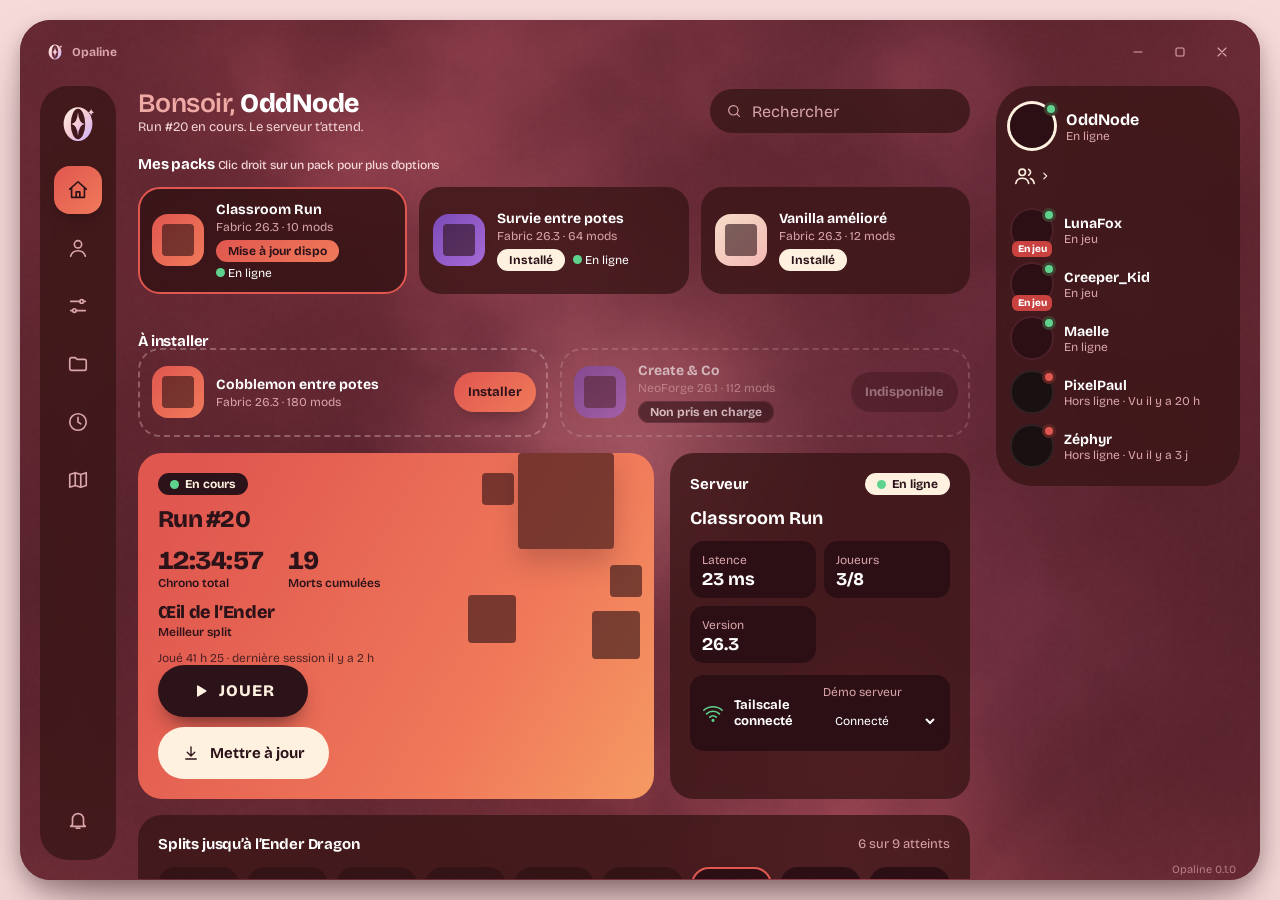
==== commit 59ac73c8: "release: Opaline 0.6.6, mod 0.4.4 - Compte : temps de jeu par modpack, clic sur la photo de profil -" ====
--- a/opaline/ui/index.html
+++ b/opaline/ui/index.html
@@ -194,6 +194,7 @@
         <div role="radiogroup" aria-labelledby="capeT" style="margin-top:8px" id="capes"></div>
       </article>
     </div>
+    <article class="card" aria-labelledby="ptT"><h2 id="ptT">Mon temps de jeu</h2><div id="ptBox"></div></article>
   <section aria-labelledby="wrT">
       <h2 id="wrT" style="font-size:18px">Garde-robe</h2>
       <p class="mute small" id="wrOff" hidden></p>
@@ -330,7 +331,7 @@
 
   <aside class="col" id="col" aria-label="Joueurs du serveur">
     <article class="card meCard">
-      <div class="me" id="meBtn"><div class="avwrap"><div class="avatar" id="meAvatar"></div><span class="dot" id="meDot" role="img" aria-label="En ligne"></span></div><span class="ingame" id="meGame" hidden>En jeu</span><div class="mtx"><b id="meName"></b><div class="xs mute" id="meSt">En ligne</div></div></div>
+      <div class="me" id="meBtn" data-go="account" title="Mon compte"><div class="avwrap"><div class="avatar" id="meAvatar"></div><span class="dot" id="meDot" role="img" aria-label="En ligne"></span></div><span class="ingame" id="meGame" hidden>En jeu</span><div class="mtx"><b id="meName"></b><div class="xs mute" id="meSt">En ligne</div></div></div>
     </article>
     <button type="button" class="colx" id="colExpand" aria-expanded="true" aria-controls="col" aria-label="Réduire la liste des amis"><svg class="i"><use href="#i-users"/></svg><svg class="i chev" aria-hidden="true"><use href="#i-chev"/></svg><span class="lbl">Réduire</span></button>
     <article class="card onl"><h2 class="sr">Amis, <span id="onCount"></span> en ligne</h2><div id="online"></div><div id="offline"></div></article>
--- a/opaline/ui/styles.css
+++ b/opaline/ui/styles.css
@@ -405,3 +405,14 @@
 #v-files:has(#extraDrop.on) .files .ic{background:transparent;transform:none}
 #v-files:has(#extraDrop.on) .files .ic>*{display:none}
 #v-files:has(#extraDrop.on) .files .ic::after{content:"+";color:var(--coral);font-size:46px;font-weight:300;line-height:1}
+/* Mon temps de jeu : formes par pack autour du total */
+.pt{display:flex;gap:24px;align-items:center;flex-wrap:wrap;margin-top:8px}
+.pt svg{width:240px;height:240px;flex:none;overflow:visible}
+.pt .ptl{fill:#f5d6d9;font-size:15px;font-weight:600}
+.pt .ptv{fill:#fff;font-size:38px;font-weight:800}
+.ptlist{list-style:none;display:flex;flex-direction:column;gap:10px;min-width:200px;flex:1;padding:0;margin:0;font-size:14px}
+.ptlist li{display:flex;gap:10px;align-items:center}
+.ptlist .mute{margin-left:auto}
+.ptd{width:12px;height:12px;border-radius:50%;flex:none}
+#meBtn{cursor:pointer}
+#meBtn:hover .avatar{box-shadow:0 0 0 2px var(--coral)}
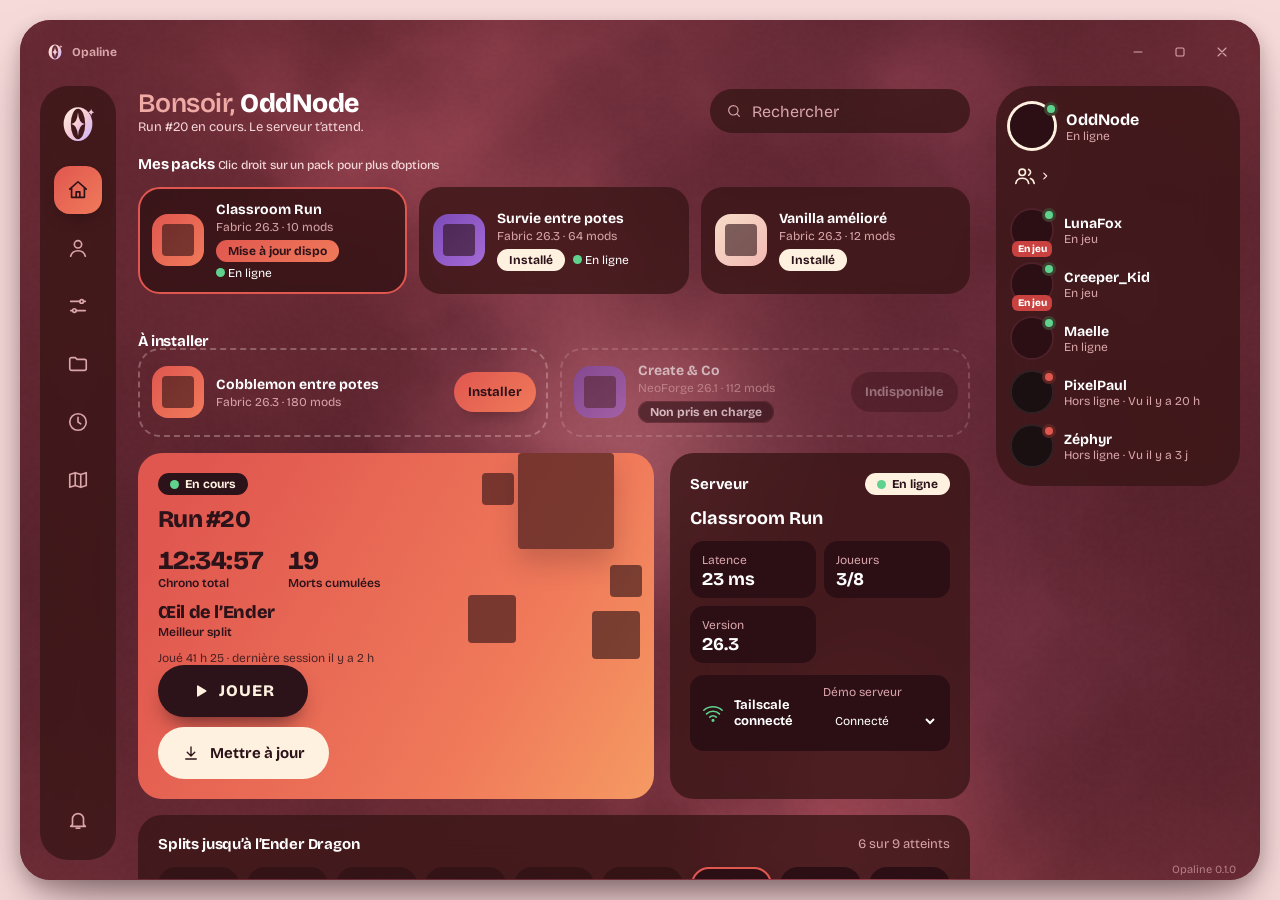
==== commit 170c4f92: "release: Opaline 0.6.7, mod 0.4.5 - Mod : clip de mort (dernière minute autour du mort, timeline, bo" ====
--- a/opaline/ui/index.html
+++ b/opaline/ui/index.html
@@ -315,6 +315,7 @@
 
   <section class="view" id="v-history" aria-labelledby="hT">
     <div class="bar"><h1 id="hT">Historique</h1><span class="mute small" id="histSum"></span></div>
+    <div class="hstats" id="histStats"></div>
     <div class="grid2">
       <article class="card" id="runsCard"><h2>Runs</h2>
         <table style="margin-top:8px"><thead><tr><th>Run</th><th>Durée</th><th>Morts</th><th>Meilleur split</th></tr></thead><tbody id="runs"></tbody></table><p class="mute small" id="runsEmpty" hidden style="margin-top:10px">Aucune run enregistrée.</p></article>
--- a/opaline/ui/styles.css
+++ b/opaline/ui/styles.css
@@ -416,3 +416,12 @@
 .ptd{width:12px;height:12px;border-radius:50%;flex:none}
 #meBtn{cursor:pointer}
 #meBtn:hover .avatar{box-shadow:0 0 0 2px var(--coral)}
+/* Historique : compteurs en tête */
+.hstats{display:grid;grid-template-columns:repeat(auto-fill,minmax(150px,1fr));gap:12px}
+.hstats[hidden]{display:none}
+.hst{background:var(--panel);border-radius:20px;padding:12px 16px;display:flex;flex-direction:column;gap:2px;-webkit-backdrop-filter:blur(18px) saturate(1.25);backdrop-filter:blur(18px) saturate(1.25)}
+.hst .hn{font-size:13px;font-weight:700;color:var(--ink);overflow:hidden;text-overflow:ellipsis;white-space:nowrap}
+.hst b{font-size:24px;font-weight:800;line-height:1.1}
+.hst b small{font-size:12px;font-weight:600;color:var(--mute)}
+.hst.hdeath b{color:var(--coral)}
+#dthDetail{position:sticky;top:12px}
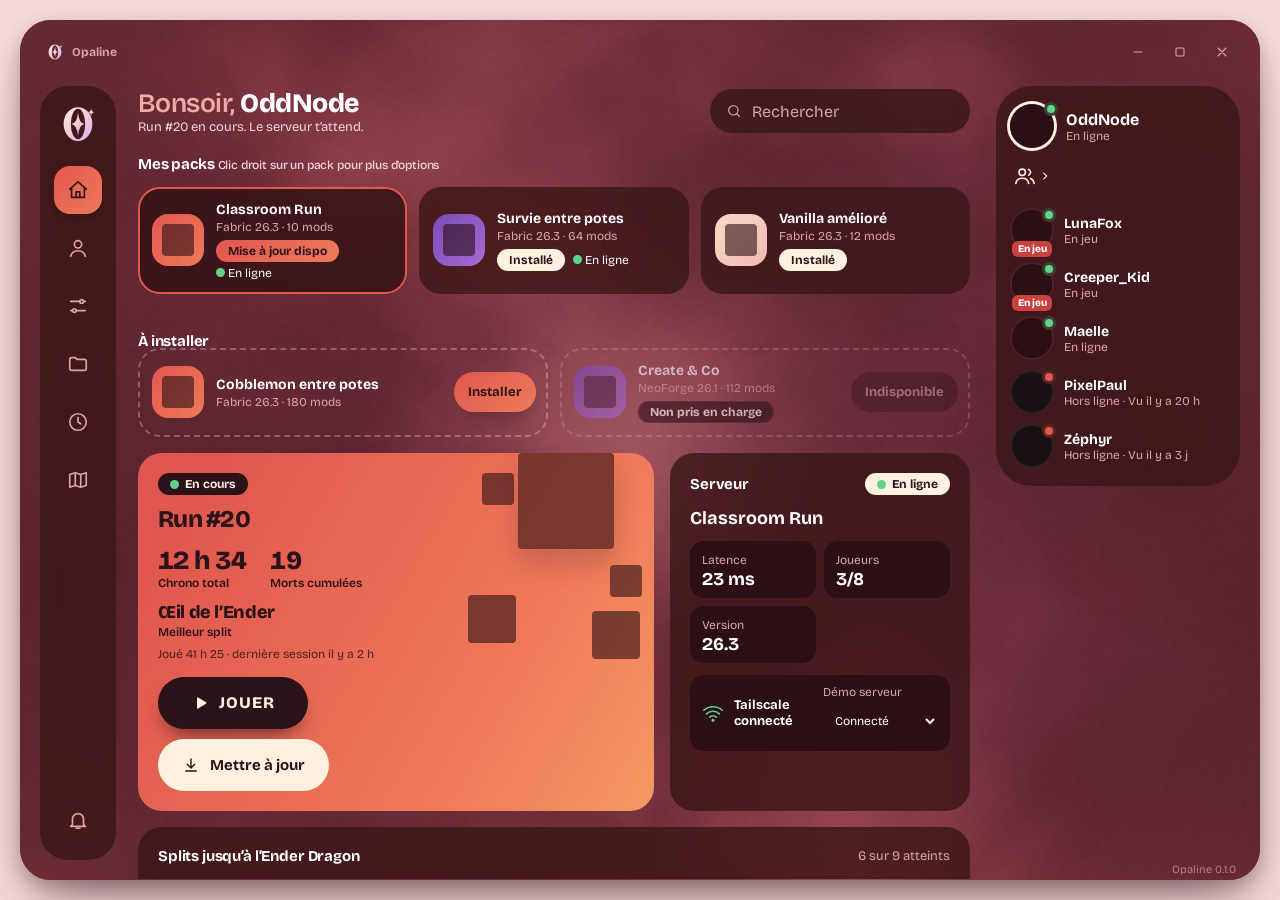
==== commit 45e208ca: "release: Opaline 0.6.9, mod 0.4.9 - Mod : nouvelle salle d'attente avec panneau de stats (chrono, mo" ====
--- a/opaline/ui/index.html
+++ b/opaline/ui/index.html
@@ -158,8 +158,8 @@
       </article>
 
       <article class="card stat" id="cardStat" aria-labelledby="statT">
-        <h2 class="sr" id="statT">Temps total</h2>
-        <svg id="statSvg" viewBox="0 0 300 300" role="img" aria-label="Temps total"></svg>
+        <h2 class="sr" id="statT">Mon temps de jeu</h2>
+        <svg id="statSvg" viewBox="0 0 300 300" role="img" aria-label="Mon temps de jeu"></svg>
       </article>
 
       <article class="card deaths" id="cardDeaths" aria-labelledby="dthT">
--- a/opaline/ui/styles.css
+++ b/opaline/ui/styles.css
@@ -425,3 +425,4 @@
 .hst b small{font-size:12px;font-weight:600;color:var(--mute)}
 .hst.hdeath b{color:var(--coral)}
 #dthDetail{position:sticky;top:12px}
+#heroPlay{margin:-4px 0 16px}
